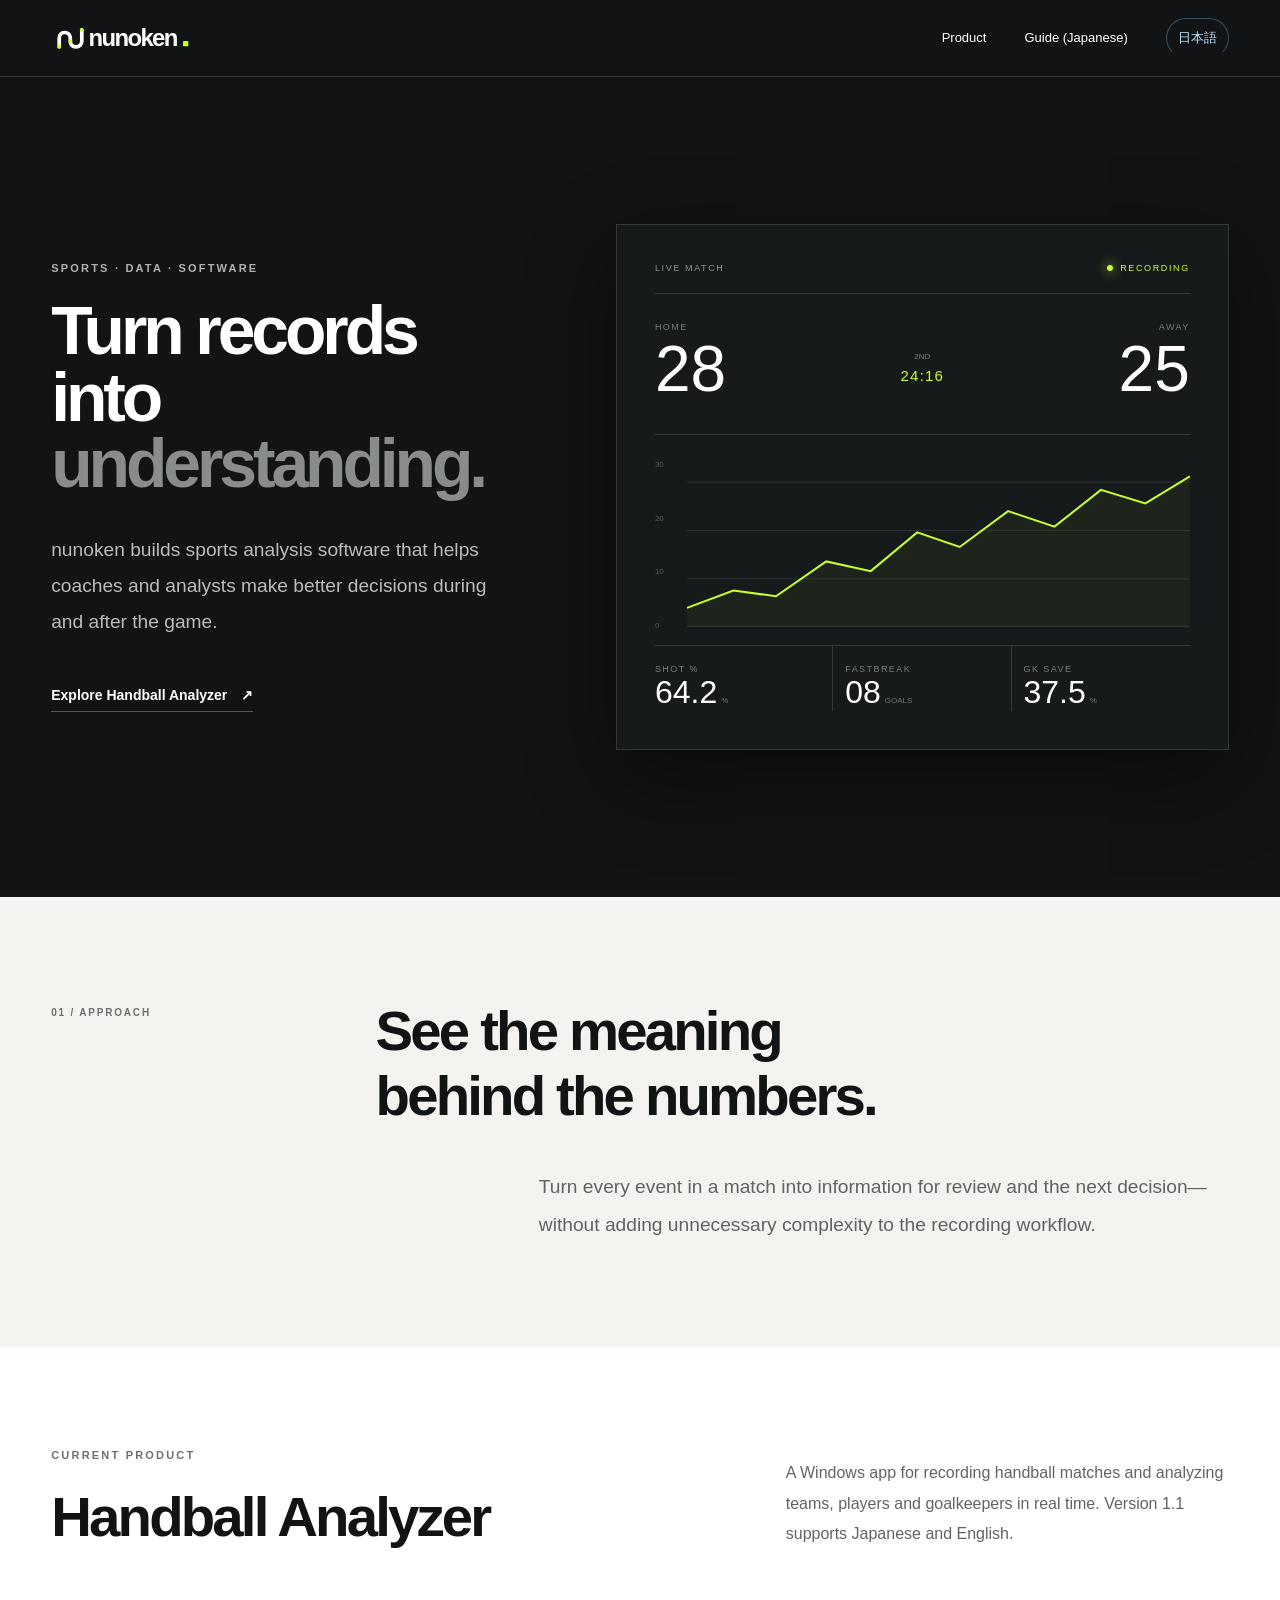
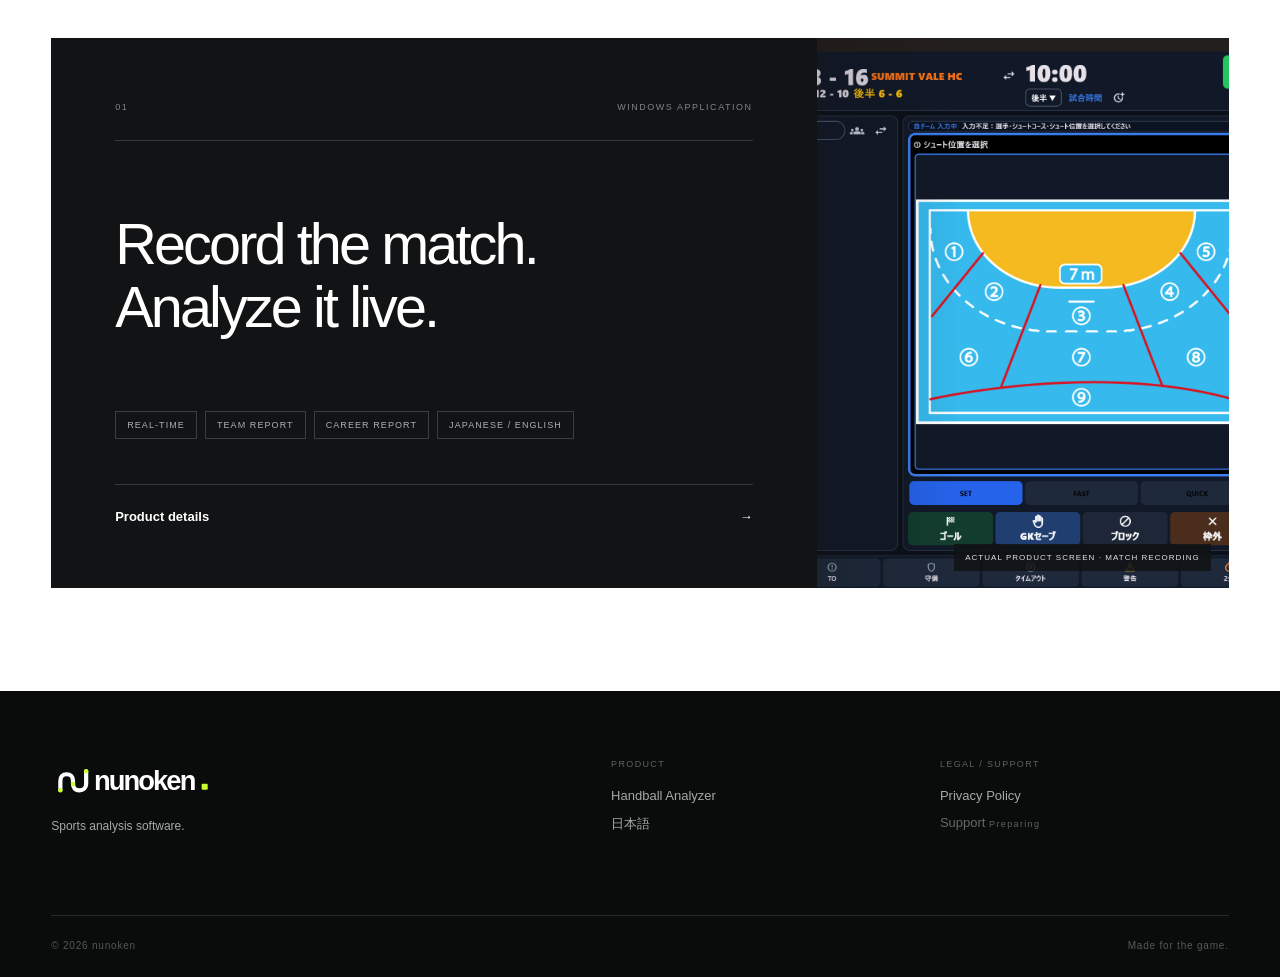
==== en/index.html @ 8763e88f "Update Handball Analyzer site for version 1.1" ====
<!doctype html>
<html lang="en">
<head>
  <meta charset="utf-8">
  <meta name="viewport" content="width=device-width, initial-scale=1">
  <title>nunoken — Turn records into understanding.</title>
  <meta name="description" content="nunoken develops sports analysis software, including Handball Analyzer for Windows.">
  <meta name="theme-color" content="#111314">
  <link rel="canonical" href="https://nunoken.com/en/">
  <link rel="alternate" hreflang="ja" href="https://nunoken.com/">
  <link rel="alternate" hreflang="en" href="https://nunoken.com/en/">
  <link rel="alternate" hreflang="x-default" href="https://nunoken.com/en/">
  <meta property="og:type" content="website">
  <meta property="og:locale" content="en_US">
  <meta property="og:site_name" content="nunoken">
  <meta property="og:title" content="nunoken — Turn records into understanding.">
  <meta property="og:description" content="Sports analysis software built for decisions on the court.">
  <link rel="stylesheet" href="../assets/styles.css">
  <script src="../assets/site.js" defer></script>
</head>
<body>
  <a class="skip-link" href="#main">Skip to content</a>
  <header class="site-header"><div class="container header-inner">
    <a class="wordmark" href="./" aria-label="nunoken home"><img src="../brand/nunoken-logo-reverse.svg" alt="nunoken" width="560" height="140"></a>
    <nav class="site-nav" aria-label="Main navigation"><a href="handball-analyzer/">Product</a><a href="../handball-analyzer/guide/">Guide (Japanese)</a><a class="language-switch" href="../" lang="ja" hreflang="ja">日本語</a></nav>
  </div></header>
  <main id="main">
    <section class="brand-hero section-dark" aria-labelledby="hero-title"><div class="container brand-hero-grid">
      <div class="hero-copy reveal"><p class="eyebrow">SPORTS · DATA · SOFTWARE</p><h1 id="hero-title">Turn records into<br><span>understanding.</span></h1><p class="hero-lead">nunoken builds sports analysis software that helps coaches and analysts make better decisions during and after the game.</p><a class="text-link" href="handball-analyzer/">Explore Handball Analyzer <span aria-hidden="true">↗</span></a></div>
      <div class="data-visual reveal" aria-label="Handball match analysis dashboard illustration"><div class="visual-topline"><span>LIVE MATCH</span><span class="live-dot">RECORDING</span></div><div class="scoreboard"><div><small>HOME</small><strong>28</strong></div><div class="match-time"><span>2ND</span><strong>24:16</strong></div><div><small>AWAY</small><strong>25</strong></div></div><div class="chart-area" aria-hidden="true"><div class="chart-labels"><span>30</span><span>20</span><span>10</span><span>0</span></div><svg viewBox="0 0 520 170" role="presentation" focusable="false"><path class="grid-line" d="M0 20H520M0 70H520M0 120H520M0 169H520"/><path class="area-path" d="M0 150 L48 132 L92 138 L144 102 L190 112 L238 72 L282 87 L332 50 L380 66 L428 28 L474 42 L520 14 L520 170 L0 170 Z"/><path class="line-path" d="M0 150 L48 132 L92 138 L144 102 L190 112 L238 72 L282 87 L332 50 L380 66 L428 28 L474 42 L520 14"/></svg></div><div class="metric-row"><div><small>SHOT %</small><strong>64.2</strong><span>%</span></div><div><small>FASTBREAK</small><strong>08</strong><span>GOALS</span></div><div><small>GK SAVE</small><strong>37.5</strong><span>%</span></div></div></div>
    </div></section>
    <section class="brand-statement section-pad" aria-labelledby="statement-title"><div class="container statement-grid"><p class="section-index">01 / APPROACH</p><div><h2 id="statement-title">See the meaning<br>behind the numbers.</h2><p>Turn every event in a match into information for review and the next decision—without adding unnecessary complexity to the recording workflow.</p></div></div></section>
    <section class="product-showcase section-pad" aria-labelledby="product-title"><div class="container"><div class="section-heading"><div><p class="eyebrow eyebrow-dark">CURRENT PRODUCT</p><h2 id="product-title">Handball Analyzer</h2></div><p>A Windows app for recording handball matches and analyzing teams, players and goalkeepers in real time. Version 1.1 supports Japanese and English.</p></div><a class="product-card" href="handball-analyzer/" aria-label="Open the Handball Analyzer product page"><div class="product-card-copy"><div class="product-meta"><span>01</span><span>WINDOWS APPLICATION</span></div><h3>Record the match.<br>Analyze it live.</h3><ul class="feature-ticker" aria-label="Key features"><li>REAL-TIME</li><li>TEAM REPORT</li><li>CAREER REPORT</li><li>JAPANESE / ENGLISH</li></ul><span class="card-link">Product details <span aria-hidden="true">→</span></span></div><div class="product-card-preview"><img src="../assets/screenshots/01_match_recording_game7.png" alt="Handball Analyzer match recording screen" width="2190" height="1389" loading="lazy" decoding="async"><span>ACTUAL PRODUCT SCREEN · MATCH RECORDING</span></div></a></div></section>
  </main>
  <footer class="site-footer"><div class="container footer-main"><div><a class="wordmark footer-mark" href="./" aria-label="nunoken home"><img src="../brand/nunoken-logo-reverse.svg" alt="nunoken" width="560" height="140"></a><p>Sports analysis software.</p></div><div class="footer-product"><small>PRODUCT</small><a href="handball-analyzer/">Handball Analyzer</a><a href="../" lang="ja" hreflang="ja">日本語</a></div><div class="footer-future"><small>LEGAL / SUPPORT</small><a href="../privacy/">Privacy Policy</a><span>Support <small>Preparing</small></span></div></div><div class="container footer-bottom"><span>© <span data-year>2026</span> nunoken</span><span>Made for the game.</span></div></footer>
</body>
</html>
---- assets/styles.css ----
:root {
  --ink: #111314;
  --ink-soft: #1a1d1e;
  --paper: #f4f3ef;
  --white: #fff;
  --muted: #6c706f;
  --line: #d7d7d2;
  --dark-line: #343839;
  --accent: #c8ff2e;
  --accent-dim: #a8d92a;
  --container: 1240px;
  --pad: clamp(20px, 4vw, 56px);
}

* { box-sizing: border-box; }
html { scroll-behavior: smooth; }
body { margin: 0; overflow-x: clip; color: var(--ink); background: var(--paper); font-family: "Segoe UI", "Yu Gothic UI", "Hiragino Kaku Gothic ProN", sans-serif; -webkit-font-smoothing: antialiased; }
a { color: inherit; }
svg { display: block; }
.container { width: min(100% - (var(--pad) * 2), var(--container)); margin-inline: auto; }
.section-dark { color: var(--white); background: var(--ink); }
.section-pad { padding-block: clamp(68px, 8vw, 112px); }
.skip-link { position: fixed; z-index: 1000; top: 12px; left: 12px; padding: 10px 16px; color: var(--ink); background: var(--accent); transform: translateY(-150%); transition: transform .2s; }
.skip-link:focus { transform: translateY(0); }
:focus-visible { outline: 3px solid var(--accent-dim); outline-offset: 4px; }

.site-header { position: relative; z-index: 20; color: var(--white); background: var(--ink); border-bottom: 1px solid var(--dark-line); }
.header-inner { min-height: 76px; display: flex; align-items: center; justify-content: space-between; gap: 28px; }
.wordmark { display: inline-flex; align-items: center; text-decoration: none; }
.wordmark img { display: block; width: 156px; height: auto; }
.site-nav { display: flex; align-items: center; gap: clamp(18px, 3vw, 38px); font-size: 13px; }
.site-nav a { padding-block: 10px; text-decoration: none; border-bottom: 1px solid transparent; }
.site-nav a:hover { border-color: var(--accent); }
.nav-future { color: #777c7c; white-space: nowrap; }
.nav-future small { margin-left: 5px; font-size: 9px; letter-spacing: .08em; }

.brand-hero { min-height: min(820px, calc(100vh - 76px)); display: grid; align-items: center; padding-block: clamp(72px, 10vw, 140px); overflow: hidden; }
.brand-hero-grid, .product-hero-grid { display: grid; grid-template-columns: minmax(0, .86fr) minmax(460px, 1.14fr); gap: clamp(50px, 8vw, 120px); align-items: center; }
.eyebrow { margin: 0 0 24px; color: #aeb3b2; font-size: 11px; font-weight: 700; letter-spacing: .2em; }
.eyebrow-dark { color: var(--muted); }
.hero-copy h1 { margin: 0; font-size: clamp(46px, 5.3vw, 82px); font-weight: 620; line-height: .98; letter-spacing: -.06em; }
.hero-copy h1 span { color: #888d8c; }
.hero-lead { max-width: 570px; margin: 34px 0 38px; overflow-wrap: anywhere; color: #b9bdbd; font-size: clamp(16px, 1.5vw, 20px); line-height: 1.9; }
.text-link { display: inline-flex; gap: 14px; align-items: center; padding-block: 8px; font-size: 14px; font-weight: 700; text-decoration: none; border-bottom: 1px solid #555; }
.text-link:hover { border-color: var(--accent); }

.data-visual { padding: clamp(20px, 3vw, 38px); background: #171a1b; border: 1px solid #333839; box-shadow: 0 28px 80px #0006; }
.visual-topline, .court-toolbar { display: flex; justify-content: space-between; padding-bottom: 20px; color: #8f9493; font-size: 9px; letter-spacing: .18em; border-bottom: 1px solid #333839; }
.live-dot { color: var(--accent); }
.live-dot::before { content: ""; width: 6px; height: 6px; display: inline-block; margin-right: 7px; background: currentColor; border-radius: 50%; box-shadow: 0 0 12px currentColor; }
.scoreboard { display: grid; grid-template-columns: 1fr auto 1fr; align-items: center; gap: 24px; padding: 28px 0; text-align: center; border-bottom: 1px solid #333839; }
.scoreboard > div:first-child { text-align: left; }.scoreboard > div:last-child { text-align: right; }
.scoreboard small, .metric-row small { display: block; color: #787d7c; font-size: 9px; letter-spacing: .16em; }
.scoreboard strong { font-size: clamp(42px, 5vw, 68px); font-weight: 480; font-variant-numeric: tabular-nums; }
.match-time strong { display: block; margin-top: 4px; color: var(--accent); font-size: 15px; letter-spacing: .08em; }.match-time span { color: #777; font-size: 8px; }
.chart-area { position: relative; height: 210px; padding: 25px 0 15px 32px; }
.chart-labels { position: absolute; inset: 25px auto 15px 0; display: flex; flex-direction: column; justify-content: space-between; color: #555b5a; font-size: 8px; }
.chart-area svg { width: 100%; height: 100%; overflow: visible; }.grid-line { fill: none; stroke: #2d3132; stroke-width: 1; }.area-path { fill: url("#none"); fill: #c8ff2e0a; }.line-path { fill: none; stroke: var(--accent); stroke-width: 2; vector-effect: non-scaling-stroke; }
.metric-row { display: grid; grid-template-columns: repeat(3, 1fr); border-top: 1px solid #333839; }
.metric-row div { padding: 18px 12px 0; border-right: 1px solid #333839; }.metric-row div:first-child { padding-left: 0; }.metric-row div:last-child { border: 0; }
.metric-row strong { font-size: clamp(22px, 2.5vw, 36px); font-weight: 500; font-variant-numeric: tabular-nums; }.metric-row span { margin-left: 4px; color: #6d7271; font-size: 8px; }

.statement-grid { display: grid; grid-template-columns: 1fr 3fr; gap: 40px; }
.section-index { margin: 8px 0 0; color: var(--muted); font-size: 10px; font-weight: 700; letter-spacing: .18em; }
.statement-grid h2, .section-heading h2, .data-grid h2 { margin: 0; font-size: clamp(36px, 4.4vw, 64px); font-weight: 560; line-height: 1.14; letter-spacing: -.05em; }
.final-cta h2 { margin: 0; font-size: clamp(42px, 5.2vw, 78px); font-weight: 560; line-height: 1.12; letter-spacing: -.055em; }
.statement-grid div > p { max-width: 690px; margin: 40px 0 0 auto; color: #5f6362; font-size: clamp(16px, 1.5vw, 20px); line-height: 2; }

.product-showcase { background: var(--white); }
.section-heading { display: grid; grid-template-columns: 1.5fr 1fr; gap: 70px; align-items: end; margin-bottom: clamp(48px, 7vw, 88px); }
.section-heading > p { margin: 0; color: #606463; line-height: 1.9; }
.product-card { display: grid; grid-template-columns: 1.3fr .7fr; color: var(--white); background: var(--ink); text-decoration: none; transition: transform .25s ease, box-shadow .25s ease; }
.product-card:hover { transform: translateY(-4px); box-shadow: 0 22px 50px #1112; }
.product-card-copy { padding: clamp(30px, 5vw, 68px); }
.product-meta { display: flex; justify-content: space-between; padding-bottom: 28px; color: #808585; font-size: 9px; letter-spacing: .17em; border-bottom: 1px solid var(--dark-line); }
.product-card h3 { margin: clamp(44px, 6vw, 72px) 0; font-size: clamp(36px, 4.5vw, 64px); font-weight: 530; line-height: 1.1; letter-spacing: -.05em; }
.feature-ticker { display: flex; flex-wrap: wrap; gap: 8px; margin: 0 0 45px; padding: 0; list-style: none; }
.feature-ticker li { padding: 8px 11px; color: #aeb2b1; font-size: 9px; letter-spacing: .12em; border: 1px solid #3b3f40; }
.card-link { display: flex; justify-content: space-between; padding-top: 24px; font-size: 13px; font-weight: 700; border-top: 1px solid var(--dark-line); }
.product-card-numbers { display: grid; background: var(--accent); color: var(--ink); }
.product-card-numbers div { display: flex; flex-direction: column; justify-content: center; padding: 30px 12%; border-bottom: 1px solid #1114; }.product-card-numbers div:last-child { border: 0; }
.product-card-numbers span { font-size: clamp(52px, 7vw, 90px); font-weight: 560; line-height: 1; letter-spacing: -.06em; }.product-card-numbers small { margin-top: 8px; font-size: 9px; font-weight: 700; letter-spacing: .16em; }
.product-card-preview { min-width: 0; position: relative; overflow: hidden; background: #0f1725; }
.product-card-preview::after { content: ""; position: absolute; inset: 0; background: linear-gradient(90deg, #11131433, transparent 35%); pointer-events: none; }
.product-card-preview img { width: 100%; height: 100%; min-height: 470px; display: block; object-fit: cover; object-position: 39% center; }
.product-card-preview span { position: absolute; z-index: 1; right: 18px; bottom: 17px; padding: 9px 11px; color: #dfe2e1; background: #111314dd; font-size: 8px; letter-spacing: .13em; }

.section-heading.inverse > p { color: #aeb2b1; }.principles .section-heading { margin-bottom: 60px; }
.principle-grid { display: grid; grid-template-columns: repeat(3, 1fr); border-top: 1px solid var(--dark-line); }
.principle-grid article { padding: 34px 9% 20px 0; border-right: 1px solid var(--dark-line); }.principle-grid article:not(:first-child) { padding-left: 9%; }.principle-grid article:last-child { border: 0; }
.principle-grid span { color: var(--accent); font-size: 10px; }.principle-grid h3 { margin: 45px 0 16px; font-size: 28px; font-weight: 500; }.principle-grid p { color: #919695; line-height: 1.8; }

.site-footer { padding: 68px 0 26px; color: #a5aaa9; background: #0a0b0b; }
.footer-main { display: grid; grid-template-columns: 1.8fr 1fr 1fr; gap: 40px; padding-bottom: 70px; }.footer-mark img { width: 178px; }.footer-main p { font-size: 12px; }
.footer-product, .footer-future { display: flex; flex-direction: column; gap: 12px; font-size: 13px; }.footer-main small { margin-bottom: 7px; color: #5d6261; font-size: 9px; letter-spacing: .15em; }.footer-main a { text-decoration: none; }.footer-main a:hover { color: var(--accent); }.footer-future span { color: #656968; }
.footer-bottom { display: flex; justify-content: space-between; padding-top: 24px; color: #555a59; font-size: 10px; letter-spacing: .08em; border-top: 1px solid #262929; }

/* Product page */
.product-page .section-pad { padding-block: clamp(54px, 6.5vw, 88px); }
.product-hero { padding: 28px 0 0; overflow: hidden; }.product-kicker { display: flex; align-items: baseline; justify-content: space-between; margin-bottom: clamp(34px, 4vw, 52px); color: #666b6a; font-size: 9px; letter-spacing: .16em; }.product-kicker span:first-child { color: var(--white); font-size: clamp(24px, 2.3vw, 34px); font-weight: 620; letter-spacing: -.035em; }
.product-hero-grid { padding-bottom: clamp(48px, 6vw, 78px); }.product-hero .hero-copy h1 { font-size: clamp(46px, 5vw, 72px); line-height:1; }
.product-page .section-heading { margin-bottom: clamp(34px, 4vw, 54px); }
.product-page .section-heading h2, .product-page .data-grid h2 { font-size: clamp(30px, 3.3vw, 46px); line-height:1.2; letter-spacing:-.04em; }
.product-page .section-heading > p { max-width: 500px; font-size:14px; line-height:1.75; }
.availability { width: fit-content; display: flex; align-items: center; gap: 10px; padding: 14px 16px; color: #d8dcdb; font-size: 12px; border: 1px solid #3c4141; }.availability small { padding-left: 10px; color: #707675; font-size: 8px; letter-spacing: .14em; border-left: 1px solid #3c4141; }.status-dot { width: 7px; height: 7px; background: var(--accent); border-radius: 50%; }
.hero-guide-link { width: fit-content; display: flex; align-items: center; gap: 22px; margin-top: 18px; padding: 13px 16px; color: var(--ink); background: var(--accent); font-size: 12px; font-weight: 700; text-decoration: none; border: 1px solid var(--accent); }.hero-guide-link:hover { color: var(--white); background: transparent; }
.app-window { margin: 0; min-width: 0; overflow: hidden; background: #171a1b; border: 1px solid #363a3b; box-shadow: 0 28px 80px #0007; }
.app-window-bar { display: flex; justify-content: space-between; gap: 20px; padding: 15px 18px; color: #7d8382; font-size: 8px; letter-spacing: .15em; border-bottom: 1px solid #363a3b; }
.app-window img { width: 100%; height: auto; display: block; }
.hero-app-window img { aspect-ratio: 1.57; object-fit: cover; object-position: center top; }
.court-visual { background: #181b1c; border: 1px solid #363a3b; }.court-toolbar { padding: 18px 20px; }
.court { position: relative; height: 330px; margin: 30px; overflow: hidden; background: linear-gradient(90deg, #ffffff08 1px, transparent 1px), linear-gradient(#ffffff08 1px, transparent 1px); background-size: 32px 32px; border: 1px solid #515656; border-right: 0; }
.court::before { content: ""; position: absolute; inset: 0 auto 0 0; width: 48%; border-right: 1px dashed #6f7474; border-radius: 0 50% 50% 0; }.goal { position: absolute; z-index: 2; left: 0; top: 37%; width: 12px; height: 26%; border: 2px solid var(--white); border-left: 0; }.six-meter { position: absolute; left: 0; top: 24%; width: 27%; height: 52%; border: 1px solid #767b7a; border-left: 0; border-radius: 0 50% 50% 0; }.nine-meter { position: absolute; left: 0; top: 11%; width: 47%; height: 78%; border: 1px dashed #5a5f5e; border-left: 0; border-radius: 0 50% 50% 0; }
.shot { position: absolute; z-index: 3; width: 25px; height: 25px; display: grid; place-items: center; font: normal 9px/1 sans-serif; border-radius: 50%; }.goal-shot { color: var(--ink); background: var(--accent); }.miss-shot { color: #d4d6d6; background: #424747; }.s1{left:17%;top:32%}.s2{left:39%;top:18%}.s3{left:29%;top:62%}.s4{left:58%;top:43%}.s5{left:70%;top:70%}.s6{left:78%;top:21%}
.court-stats { display: grid; grid-template-columns: repeat(3, 1fr); border-top: 1px solid #363a3b; }.court-stats div { padding: 20px; border-right: 1px solid #363a3b; }.court-stats div:last-child { border:0; }.court-stats strong { display:block; font-size: 24px; font-weight: 500; }.court-stats small { color:#737877; font-size: 8px; letter-spacing:.14em; }
.hero-facts { display: flex; justify-content: space-between; padding: 20px 0; color: #737877; font-size: 8px; letter-spacing: .16em; border-top: 1px solid var(--dark-line); }

.product-overview { padding-block: clamp(58px, 7vw, 92px); background: var(--paper); }
.overview-intro { display: grid; grid-template-columns: .42fr 1.08fr .9fr; gap: clamp(28px, 4vw, 58px); align-items: start; }
.overview-intro h2 { margin: 0; font-size: clamp(30px, 3.3vw, 46px); font-weight: 560; line-height: 1.2; letter-spacing: -.04em; }
.overview-intro > p:last-child { margin: 4px 0 0; color: var(--muted); font-size: 14px; line-height: 1.85; }
.overview-steps { display: grid; grid-template-columns: repeat(3, 1fr); margin-top: clamp(38px, 5vw, 58px); border-top: 1px solid var(--ink); border-left: 1px solid var(--line); }
.overview-steps article { min-height: 190px; padding: 28px; background: #f8f7f3; border-right: 1px solid var(--line); border-bottom: 1px solid var(--line); }
.overview-steps span, .operation-video > div > span { color: var(--muted); font-size: 9px; font-weight: 700; letter-spacing: .15em; }
.overview-steps h3 { margin: 38px 0 10px; font-size: 21px; font-weight: 600; }
.overview-steps p { margin: 0; color: var(--muted); font-size: 13px; line-height: 1.75; }
.strength-strip { display: grid; grid-template-columns: 1.25fr repeat(3, 1fr); border: 1px solid var(--ink); border-top: 0; }
.strength-strip > * { min-width: 0; padding: 17px 20px; font-size: 11px; line-height: 1.5; border-right: 1px solid var(--line); }
.strength-strip > *:last-child { border: 0; }.strength-strip strong { color: var(--ink); background: var(--accent); }.strength-strip span { color: #555958; background: var(--white); }

.video-section { background: var(--white); }
.video-heading { display: grid; grid-template-columns: 1.35fr .65fr; gap: clamp(40px, 7vw, 100px); align-items: end; margin-bottom: clamp(34px, 4vw, 54px); }
.video-copy h2 { margin: 14px 0 0; font-size: clamp(30px, 3.4vw, 46px); font-weight: 560; line-height: 1.18; letter-spacing: -.04em; }
.video-heading > p { max-width: 480px; margin: 0; color: var(--muted); font-size: 14px; line-height: 1.8; }
.operation-videos { display: grid; grid-template-columns: repeat(2, minmax(0, 1fr)); gap: 18px; }
.operation-video { min-width: 0; background: var(--paper); border: 1px solid var(--line); }
.operation-video.featured-video { grid-column: 1 / -1; display: grid; grid-template-columns: 1.5fr .5fr; }
.operation-video video { width: 100%; aspect-ratio: 16 / 9; display: block; object-fit: cover; background: var(--ink); }
.operation-video.featured-video video { height: 100%; }
.operation-video > div { padding: 24px; }
.operation-video h3 { margin: 17px 0 9px; font-size: 21px; font-weight: 600; letter-spacing: -.02em; }
.operation-video p { margin: 0; color: var(--muted); font-size: 13px; line-height: 1.75; }
.operation-video video:focus-visible { outline-offset: -4px; }

.feature-section { background: var(--paper); }
.operation-guide { display: grid; grid-template-columns: 1.08fr .92fr; gap: clamp(34px, 5vw, 68px); align-items: center; margin-bottom: clamp(48px, 6vw, 74px); padding: clamp(22px, 3vw, 38px); background: var(--white); border: 1px solid var(--line); }
.operation-guide figure { min-width: 0; margin: 0; overflow: hidden; background: var(--ink); }
.operation-guide figure img { width: 100%; height: auto; display: block; }
.operation-guide figcaption { padding: 11px 14px; color: #8e9392; background: var(--ink); font-size: 9px; letter-spacing: .13em; }
.operation-guide-copy h3 { margin: 15px 0 24px; font-size: clamp(26px, 2.8vw, 38px); font-weight: 560; line-height: 1.22; letter-spacing: -.04em; }
.operation-guide ol { margin: 0; padding: 0; list-style: none; border-top: 1px solid var(--line); }
.operation-guide li { display: grid; grid-template-columns: 36px 1fr; gap: 14px; padding: 15px 0; border-bottom: 1px solid var(--line); }
.operation-guide li > span { padding-top: 2px; color: var(--muted); font-size: 9px; font-weight: 700; letter-spacing: .12em; }
.operation-guide li strong { font-size: 14px; font-weight: 650; }.operation-guide li p { margin: 5px 0 0; color: var(--muted); font-size: 12px; line-height: 1.65; }
.event-heading { display: flex; align-items: end; justify-content: space-between; gap: 30px; margin-bottom: 20px; }
.event-heading h3 { margin: 0; font-size: 22px; font-weight: 600; }
.event-grid { display: grid; grid-template-columns: repeat(3, 1fr); border-top: 1px solid var(--line); border-left: 1px solid var(--line); }
.event-card { min-height: 158px; padding: clamp(19px, 2.1vw, 27px); background: #f8f7f3; border-right: 1px solid var(--line); border-bottom: 1px solid var(--line); }.event-card.accent { background: var(--accent); }.event-key { width: 46px; height: 46px; display: grid; place-items: center; margin-bottom: 22px; font-size: 13px; font-weight: 700; border: 1px solid #9da19d; border-radius: 50%; }.event-card h3 { margin: 0 0 7px; font-size: 20px; font-weight: 600; }.event-card p { margin: 0; color: #6b6f6e; font-size: 12px; }
.report-section { color: var(--white); background: #171a1b; }.light { color: #777d7c; }
.report-grid { display: grid; grid-template-columns: repeat(2, 1fr); gap: 1px; background: #3b3f40; border: 1px solid #3b3f40; }.report-card { min-height: 245px; padding: clamp(24px, 3vw, 36px); background: #171a1b; overflow: hidden; }.report-wide { grid-column: 1 / -1; min-height: 285px; display: grid; grid-template-columns: .8fr 1.2fr; gap: 40px; }.tag { color: var(--accent); font-size: 9px; font-weight: 700; letter-spacing: .18em; }.report-card h3 { margin: 26px 0 12px; font-size: clamp(23px, 2.4vw, 32px); font-weight: 500; }.report-card p { max-width: 430px; margin-block:0; color: #929796; font-size:13px; line-height: 1.7; }.report-number { display: block; margin-top: 24px; color: var(--accent); font-size: 52px; font-weight: 450; }.report-number small { font-size: 18px; }
.bar-chart { height: 205px; display: flex; gap: 4%; align-items: end; padding-top: 24px; border-bottom: 1px solid #575c5b; background: repeating-linear-gradient(to bottom, transparent 0, transparent 44px, #2b2f30 45px); }.bar-chart i { width: 8.5%; height: var(--h); display:block; background: var(--accent); opacity: .78; }
.sparkline { margin-top: 36px; }.sparkline svg { width: 100%; max-height: 80px; }.sparkline path { fill:none; stroke:var(--accent); stroke-width:2; vector-effect:non-scaling-stroke; }
.flow-metric { display:flex; align-items:center; justify-content:space-between; margin-top:55px; color:#777; }.flow-metric b { padding:10px; color:#dadddc; font-size:10px; border:1px solid #4a4f4e; }
.donut { width:92px; height:92px; display:grid; place-items:center; margin-top:34px; border-radius:50%; background:conic-gradient(var(--accent) 37%, #303435 0); position:relative; }.donut::before { content:""; position:absolute; inset:8px; background:#171a1b; border-radius:50%; }.donut span { z-index:1; font-size:24px; }.donut small { font-size:10px; }

.screenshot-section { background: var(--paper); }
.screen-story { border-top: 1px solid var(--ink); }
.screen-feature { display: grid; grid-template-columns: .4fr 1.6fr; gap: clamp(30px, 5vw, 62px); padding: clamp(38px, 5vw, 62px) 0; border-bottom: 1px solid var(--line); }
.screen-copy { min-width: 0; }
.screen-copy > span { color: var(--muted); font-size: 9px; font-weight: 700; letter-spacing: .16em; }
.screen-copy h3 { margin: 18px 0 12px; font-size: clamp(22px, 2.2vw, 30px); font-weight: 550; line-height: 1.3; letter-spacing: -.035em; }
.screen-copy p { margin: 0; color: var(--muted); font-size: 14px; line-height: 1.85; }
.screen-pair, .screen-gallery { min-width: 0; display: grid; grid-template-columns: repeat(2, minmax(0, 1fr)); gap: 14px; align-content: start; }
.screen-gallery.four-up { grid-template-columns: repeat(2, minmax(0, 1fr)); }
.screen-feature figure { margin: 0; min-width: 0; overflow: hidden; background: var(--white); border: 1px solid var(--line); }
.screen-feature img { width: 100%; height: auto; aspect-ratio: 16 / 9; display: block; object-fit: cover; object-position: top center; transition: transform .25s ease; }
.screen-feature figure:hover img { transform: scale(1.012); }
.screen-feature figcaption { padding: 12px 14px; color: var(--muted); font-size: 9px; font-weight: 700; letter-spacing: .1em; text-transform: uppercase; border-top: 1px solid var(--line); }

.workflow-section { background: var(--white); }.workflow-grid { border-top: 1px solid var(--ink); }.workflow-grid article { display: grid; grid-template-columns: 1fr 3fr; gap: 30px; align-items:start; padding: 25px 0; border-bottom: 1px solid var(--line); }.workflow-grid > article > span { color: var(--muted); font-size: 10px; }.workflow-grid h3 { margin: 0; font-size: 21px; font-weight: 550; }.workflow-grid p { margin: 7px 0 0; color: var(--muted); font-size:13px; }
.pricing-section { background:#e9e9e4; }.pricing-grid { display:grid; grid-template-columns:repeat(2,1fr); gap:20px; }.price-card { position:relative; padding:clamp(30px,4vw,54px); background:var(--white); }.price-card.featured { color:var(--white); background:var(--ink); }.recommended { position:absolute; top:0; right:0; padding:9px 13px; color:var(--ink); background:var(--accent); font-size:8px; font-weight:800; letter-spacing:.14em; }.plan-head { min-height:180px; display:flex; justify-content:space-between; gap:20px; border-bottom:1px solid var(--line); }.featured .plan-head { border-color:var(--dark-line); }.plan-name { color:var(--muted); font-size:11px; font-weight:700; letter-spacing:.17em; }.plan-head p { max-width:200px; margin-top:25px; color:var(--muted); line-height:1.7; }.price { text-align:right; white-space:nowrap; }.price strong { display:block; font-size:clamp(35px,4vw,54px); font-weight:550; letter-spacing:-.05em; }.price small { color:var(--muted); }.price-card ul { min-height:215px; margin:34px 0; padding:0; list-style:none; }.price-card li { padding:10px 0 10px 22px; position:relative; font-size:14px; }.price-card li::before { content:"✓"; position:absolute; left:0; color:var(--accent-dim); font-weight:800; }.price-card li.muted { color:#909493; }.price-card li.muted::before { content:"—"; color:#909493; }.coming-soon { display:block; padding:16px; text-align:center; font-size:11px; font-weight:700; border:1px solid var(--line); }.light-button { border-color:#4b5050; }.pricing-note { margin:22px 0 0; color:var(--muted); font-size:11px; text-align:right; }
.data-grid { display:grid; grid-template-columns:1fr 1fr; gap:clamp(60px,10vw,140px); }.data-lead { max-width:500px; margin-top:34px; color:#9da2a1; line-height:1.9; }.data-list { margin:0; }.data-list div { padding:28px 0; border-bottom:1px solid var(--dark-line); }.data-list dt { margin-bottom:10px; color:var(--accent); font-size:9px; font-weight:700; letter-spacing:.16em; }.data-list dd { margin:0; color:#d5d8d7; font-size:15px; }
.final-cta { text-align:center; background:var(--accent); }.final-cta h2 { font-size:clamp(16px,4vw,64px); white-space:nowrap; }.final-cta .eyebrow { color:#617617; }.dark-status { margin:45px auto 0; color:var(--ink); border-color:#829c25; }.dark-status .status-dot { background:var(--ink); }.dark-status small { color:#617617; border-color:#829c25; }

.reveal { opacity: 1; transform: none; }

/* Privacy / legal pages */
.legal-hero { padding-block: clamp(78px, 10vw, 138px) clamp(54px, 7vw, 92px); }
.legal-hero h1 { max-width: 850px; margin: 18px 0 24px; font-size: clamp(48px, 7vw, 92px); font-weight: 520; line-height: .98; letter-spacing: -.055em; }
.legal-hero > .container > p:not(.eyebrow):not(.legal-date) { max-width: 620px; color: #aeb2b1; font-size: 15px; line-height: 1.8; }
.legal-date { margin-top: 30px; color: #737877; font-size: 10px; letter-spacing: .08em; }
.legal-layout { display: grid; grid-template-columns: 240px minmax(0, 760px); gap: clamp(50px, 8vw, 110px); justify-content: center; padding-block: clamp(58px, 8vw, 100px); }
.legal-toc { align-self: start; position: sticky; top: 100px; }
.legal-toc > p { margin: 0 0 18px; color: var(--muted); font-size: 9px; font-weight: 700; letter-spacing: .16em; }
.legal-toc ol { margin: 0; padding: 0; list-style: none; border-top: 1px solid var(--line); }
.legal-toc li { border-bottom: 1px solid var(--line); }
.legal-toc a { display: block; padding: 11px 3px; color: var(--muted); font-size: 11px; text-decoration: none; }
.legal-toc a:hover { color: var(--ink); }
.legal-content section { padding: 0 0 44px; margin-bottom: 44px; border-bottom: 1px solid var(--line); scroll-margin-top: 100px; }
.legal-content section:last-child { margin-bottom: 0; }
.legal-content h2 { margin: 0 0 22px; font-size: clamp(22px, 2.4vw, 30px); font-weight: 600; letter-spacing: -.025em; }
.legal-content p { margin: 0 0 14px; color: #505453; font-size: 14px; line-height: 1.9; }
.legal-content p:last-child { margin-bottom: 0; }

@media (max-width: 1024px) {
  .brand-hero-grid, .product-hero-grid { grid-template-columns: 1fr 1fr; gap: 42px; }
  .hero-copy h1 { font-size: clamp(44px, 5.6vw, 60px); }
  .chart-area { height: 175px; }.court { height: 275px; margin:20px; }
  .section-heading { gap:40px; }.product-card h3 { margin:55px 0; }
  .plan-head { display:block; }.price { margin-top:25px; text-align:left; }.price-card ul { min-height:225px; }
  .screen-feature { grid-template-columns: .5fr 1.5fr; gap: 34px; }
}

@media (max-width: 760px) {
  :root { --pad: 20px; }
  .header-inner { min-height: 66px; }.wordmark img { width: 138px; }.site-nav { gap:16px; overflow-x:auto; }.site-nav .nav-future { display:none; }
  .brand-hero { min-height:auto; }.brand-hero-grid, .product-hero-grid, .section-heading, .statement-grid, .data-grid { grid-template-columns:1fr; }
  .brand-hero-grid { gap:64px; }.product-hero-grid { gap:42px; }.hero-copy h1 { font-size:clamp(38px,10.5vw,52px); }.product-hero .hero-copy h1 { font-size:clamp(40px,11vw,54px); }.hero-lead { margin-block:24px 28px; font-size:15px; line-height:1.75; }
  .data-visual { margin-inline:-8px; }.metric-row strong { font-size:22px; }
  .statement-grid { gap:36px; }.statement-grid div > p { margin-top:28px; }.section-heading { gap:28px; }
  .product-card { grid-template-columns:1fr; }.product-card-numbers { grid-template-columns:repeat(3,1fr); }.product-card-numbers div { min-width:0; padding:24px 14px; border-right:1px solid #1114; border-bottom:0; }.product-card-numbers span { font-size:42px; }.product-card-numbers small { font-size:7px; }.product-card-preview img { min-height:320px; aspect-ratio:16 / 9; }.product-card-preview span { left:14px; right:auto; }
  .principle-grid { grid-template-columns:1fr; }.principle-grid article, .principle-grid article:not(:first-child) { padding:30px 0; border-right:0; border-bottom:1px solid var(--dark-line); }.principle-grid h3 { margin-top:25px; }
  .footer-main { grid-template-columns:1fr 1fr; }.footer-main > div:first-child { grid-column:1/-1; }
  .product-kicker { margin-bottom:42px; }.hero-facts { gap:16px; overflow-x:auto; }.hero-facts span { white-space:nowrap; }
  .overview-intro, .video-heading, .operation-guide, .screen-feature { grid-template-columns:1fr; }.overview-intro { gap:22px; }.overview-steps { grid-template-columns:1fr; }.overview-steps article { min-height:0; }.strength-strip { grid-template-columns:1fr 1fr; }.strength-strip > *:nth-child(2) { border-right:0; }.strength-strip > *:nth-child(-n+2) { border-bottom:1px solid var(--line); }.video-heading { gap:22px; }.video-copy h2 { font-size:clamp(29px,8vw,40px); }
  .operation-video.featured-video { display:block; }.operation-video.featured-video video { height:auto; }
  .screen-feature { gap:30px; }.screen-copy { max-width:560px; }.screen-copy h3 { margin-top:18px; }
  .event-grid { grid-template-columns:repeat(2,1fr); }.event-card { min-height:150px; }.event-key { margin-bottom:20px; }
  .report-grid { grid-template-columns:1fr; }.report-wide { grid-column:auto; grid-template-columns:1fr; }.bar-chart { height:180px; }
  .workflow-grid article { grid-template-columns:45px 1fr; }
  .pricing-grid { grid-template-columns:1fr; }.plan-head { min-height:auto; padding-bottom:30px; }.price-card ul { min-height:auto; }.pricing-note { text-align:left; line-height:1.7; }
  .legal-layout { grid-template-columns:1fr; gap:42px; }.legal-toc { position:static; }.legal-toc ol { display:grid; grid-template-columns:repeat(2,1fr); }.legal-toc li:nth-child(odd) { border-right:1px solid var(--line); }.legal-toc a { padding:11px 8px; }
}

@media (max-width: 440px) {
  .site-nav { display:none; }
  .scoreboard { gap:12px; }.chart-area { height:150px; }.data-visual { padding:18px; }
  .metric-row div { padding-right:5px; }.metric-row strong { font-size:18px; }.metric-row span { display:none; }
  .product-card-copy { padding:28px 22px; }.product-card-numbers span { font-size:34px; }.product-card-numbers small { letter-spacing:.08em; }
  .operation-guide { margin-inline:-8px; padding:16px; }.event-heading { display:block; }.event-heading h3 { margin-top:10px; }.event-grid { grid-template-columns:1fr; }.event-card { min-height:145px; }.event-key { margin-bottom:18px; }
  .court { height:240px; margin:14px; }.court-stats div { padding:15px 10px; }.court-stats strong { font-size:20px; }
  .availability { align-items:flex-start; flex-wrap:wrap; }.availability small { width:100%; padding:8px 0 0 17px; border:0; }
  .app-window-bar span:last-child { display:none; }.hero-app-window { margin-inline:-8px; }.hero-app-window img { aspect-ratio:1.36; }
  .screen-pair, .screen-gallery.four-up { grid-template-columns:1fr; }
  .strength-strip { grid-template-columns:1fr; }.strength-strip > * { border-right:0; border-bottom:1px solid var(--line); }.strength-strip > *:last-child { border-bottom:0; }.operation-videos { grid-template-columns:1fr; }.operation-video.featured-video { grid-column:auto; }.operation-video > div { padding:20px; }
  .footer-main { grid-template-columns:1fr; }.footer-main > div:first-child { grid-column:auto; }.footer-bottom { gap:20px; }
  .legal-hero h1 { font-size:clamp(42px,15vw,62px); }.legal-toc ol { grid-template-columns:1fr; }.legal-toc li:nth-child(odd) { border-right:0; }
}

@media (prefers-reduced-motion: reduce) {
  html { scroll-behavior:auto; }
  *, *::before, *::after { animation-duration:.01ms !important; animation-iteration-count:1 !important; transition-duration:.01ms !important; }
  .reveal { opacity:1; transform:none; }
}

/* Handball Analyzer sales page */
.sales-page { background:#f5f7f9; }
.language-switch { padding:7px 11px; border:1px solid #7fd2ff55; border-radius:999px; color:#bfe4ff !important; }
.sales-hero { position:relative; overflow:hidden; padding:86px 0 72px; color:#fff; background:radial-gradient(circle at 78% 18%,#123f72 0,#071c35 34%,#041225 74%); }
.sales-hero::after { content:""; position:absolute; inset:0; pointer-events:none; opacity:.18; background-image:linear-gradient(#fff1 1px,transparent 1px),linear-gradient(90deg,#fff1 1px,transparent 1px); background-size:42px 42px; mask-image:linear-gradient(to bottom,#000,transparent); }
.sales-hero-grid { position:relative; z-index:1; display:grid; grid-template-columns:minmax(0,.88fr) minmax(460px,1.12fr); align-items:center; gap:64px; }
.sales-hero h1 { margin:18px 0 22px; max-width:760px; font-size:clamp(36px,4.4vw,60px); line-height:1.12; letter-spacing:-.045em; }
.sales-hero .hero-lead { max-width:680px; color:#dce9f6; }
.hero-badges,.cta-row { display:flex; flex-wrap:wrap; gap:10px; }
.hero-badges span { padding:7px 12px; border:1px solid #6fbdf866; border-radius:999px; color:#bfe4ff; background:#0b2e52; font-size:12px; font-weight:700; }
.cta-row { margin-top:30px; }
.button { display:inline-flex; align-items:center; justify-content:center; min-height:48px; padding:12px 20px; border:1px solid transparent; color:#fff; background:#126dcc; font-size:13px; font-weight:700; text-decoration:none; transition:transform .18s ease,background .18s ease; }
.button:hover { transform:translateY(-2px); background:#1980e5; }
.button-store { color:#05192e; background:#7fd2ff; }
.button-store:hover { background:#a6e1ff; }
.button-secondary { border-color:#ffffff55; background:#ffffff10; }
.button-secondary:hover { background:#ffffff20; }
.text-cta { align-self:center; padding:12px 4px; color:#bfe4ff; font-size:13px; font-weight:700; }
.store-note { margin:15px 0 0; color:#9fb8ce; font-size:11px; line-height:1.65; }
.sales-hero-visual { position:relative; padding:16px; border:1px solid #7fd2ff55; background:#03101faa; box-shadow:0 32px 80px #0008; }
.sales-hero-visual img { display:block; width:100%; height:auto; }
.problem-section,.sales-feature-section,.use-flow-section,.sales-report-section,.comparison-section,.data-trust-section,.sales-faq-section { padding:88px 0; }
.release-section,.language-section { padding:88px 0; }
.release-section { background:#edf3f8; }
.release-grid { display:grid; grid-template-columns:repeat(4,1fr); gap:14px; margin-top:42px; }
.release-grid article { min-height:245px; padding:28px; border-top:4px solid #1687e0; background:#fff; box-shadow:0 14px 36px #15304912; }
.release-grid article > span { color:#1675ce; font:700 11px/1 monospace; letter-spacing:.08em; }
.release-grid h3 { margin:24px 0 12px; font-size:19px; line-height:1.45; }
.release-grid p { margin:0; color:#52606a; font-size:13px; line-height:1.8; }
.release-note { margin:20px 0 0; color:#65717c; font-size:11px; line-height:1.7; }
.language-section { color:#fff; background:linear-gradient(135deg,#071a30,#0b345d); }
.language-panel { display:grid; grid-template-columns:.8fr 1.2fr; gap:70px; align-items:start; }
.language-panel h2 { margin:16px 0 0; font-size:clamp(34px,4vw,58px); line-height:1.2; letter-spacing:-.04em; }
.language-panel p { margin:0 0 28px; color:#c5d6e5; line-height:1.85; }
.language-panel ul { display:grid; gap:1px; margin:0 0 28px; padding:1px; background:#31506b; list-style:none; }
.language-panel li { display:flex; justify-content:space-between; gap:24px; padding:18px 20px; background:#0c223c; }
.language-panel li strong { color:#7fd2ff; }
.language-panel li span { color:#b8c7d5; text-align:right; }
.problem-section { background:#fff; }
.problem-grid { display:grid; grid-template-columns:repeat(3,1fr); gap:1px; margin-top:42px; background:#dce1e6; border:1px solid #dce1e6; }
.problem-grid li { min-height:160px; padding:28px; color:#2d3338; background:#fff; font-size:16px; line-height:1.7; list-style:none; }
.problem-grid span,.sales-flow span { display:block; margin-bottom:22px; color:#1675ce; font:700 11px/1.2 monospace; letter-spacing:.08em; }
.sales-feature-section,.comparison-section,.sales-faq-section { background:#071a30; color:#fff; }
.sales-page .sales-feature-section .eyebrow,.sales-page .comparison-section .eyebrow,.sales-page .sales-faq-section .eyebrow { color:#7fd2ff; }
.sales-page .sales-feature-section .section-lead,.sales-page .comparison-section .section-lead,.sales-page .sales-faq-section .section-lead { color:#aebfd0; }
.feature-card-grid { display:grid; grid-template-columns:repeat(2,1fr); gap:20px; margin-top:46px; }
.feature-card { overflow:hidden; border:1px solid #29445f; background:#0c223c; }
.feature-card-wide { grid-column:1/-1; display:grid; grid-template-columns:1.35fr .65fr; }
.feature-card img { display:block; width:100%; height:280px; object-fit:cover; object-position:top; background:#061322; }
.feature-card-wide img { height:100%; min-height:430px; }
.feature-card > div { padding:26px; }
.feature-card > div > span { color:#62c6ff; font:700 11px/1 monospace; }
.feature-card > div > h3 { margin:12px 0 10px; font-size:23px; }
.feature-card > div > p { margin:0; color:#b8c7d5; font-size:14px; line-height:1.75; }
.feature-card-text { display:grid; place-items:center; min-height:300px; padding:38px; text-align:center; background:linear-gradient(145deg,#0e2d4f,#07162a); }
.feature-card > .data-symbol { width:94px; height:94px; margin:0 auto 24px; padding:0; border:2px solid #7fd2ff; border-radius:50%; color:#7fd2ff; font:700 30px/90px monospace; }
.feature-card-text > div:last-child { padding:0; }
.use-flow-section,.sales-report-section,.data-trust-section { background:#fff; }
.sales-flow { display:grid; grid-template-columns:repeat(6,1fr); gap:12px; margin-top:44px; }
.sales-flow li { position:relative; min-height:164px; padding:24px 18px; border-top:3px solid #1687e0; background:#edf3f8; list-style:none; }
.sales-flow li:not(:last-child)::after { content:"→"; position:absolute; z-index:2; top:66px; right:-19px; color:#1675ce; font-size:22px; }
.sales-flow strong { display:block; margin:0 0 10px; font-size:16px; }
.sales-flow small { color:#59626b; font-size:12px; line-height:1.65; }
.report-showcase-grid { display:grid; grid-template-columns:repeat(2,1fr); gap:22px; margin-top:44px; }
.report-showcase-grid figure { margin:0; padding:12px; border:1px solid #d9e0e6; background:#f5f7f9; }
.report-showcase-grid img { display:block; width:100%; height:330px; object-fit:cover; object-position:top; }
.report-showcase-grid figcaption { padding:16px 8px 6px; color:#26313b; font-size:14px; font-weight:700; }
.comparison-wrap { overflow-x:auto; margin-top:42px; border:1px solid #29445f; outline-offset:4px; }
.comparison-wrap:focus-visible { outline:3px solid #7fd2ff; }
.comparison-table { width:100%; min-width:620px; border-collapse:collapse; background:#0c223c; }
.comparison-table th,.comparison-table td { padding:17px 22px; border-bottom:1px solid #29445f; text-align:center; }
.comparison-table th:first-child,.comparison-table td:first-child { text-align:left; }
.comparison-table thead th { color:#7fd2ff; background:#0a1d33; font-size:13px; letter-spacing:.06em; }
.comparison-table tbody th { color:#e9f2fa; font-weight:600; }
.comparison-table td { color:#c7d4e0; }
.table-check { color:#75d5a7 !important; font-weight:700; }
.table-no { color:#ffb2a5 !important; }
.price-row th,.price-row td { border-bottom:0; font-size:18px; font-weight:800; }
.plan-actions { display:flex; flex-wrap:wrap; align-items:center; justify-content:space-between; gap:18px; margin-top:26px; }
.plan-actions p { margin:0; color:#aebfd0; font-size:12px; }
.data-trust-grid { display:grid; grid-template-columns:.8fr 1.2fr; gap:70px; align-items:start; }
.trust-list { display:grid; gap:14px; }
.trust-list li { display:grid; grid-template-columns:34px 1fr; gap:14px; padding:24px; border-left:4px solid #1687e0; background:#eef4f8; list-style:none; }
.trust-list li > span { color:#1675ce; font:700 11px/1.2 monospace; }
.trust-list strong { display:block; margin:0 0 8px; font-size:18px; }
.trust-list p { margin:0; color:#52606a; font-size:13px; line-height:1.75; }
.faq-layout { display:grid; grid-template-columns:.65fr 1.35fr; gap:70px; }
.sales-faq-section .faq-list details { border-color:#29445f; }
.sales-faq-section .faq-list summary { color:#fff; }
.sales-faq-section .faq-list details p { color:#b8c7d5; }
.final-sales-cta { padding:94px 0; color:#fff; text-align:center; background:linear-gradient(135deg,#0b345d,#0b7abf); }
.final-sales-cta h2 { margin:10px 0 18px; font-size:clamp(34px,5vw,58px); letter-spacing:-.04em; }
.final-sales-cta p { max-width:650px; margin:0 auto; color:#d8efff; line-height:1.8; }
.cta-row-center { justify-content:center; }

@media (max-width:1024px) {
  .sales-hero-grid { grid-template-columns:1fr; gap:46px; }
  .sales-hero-visual { max-width:820px; }
  .sales-flow { grid-template-columns:repeat(3,1fr); }
  .sales-flow li:nth-child(3)::after { display:none; }
  .release-grid { grid-template-columns:repeat(2,1fr); }
}
@media (max-width:760px) {
  .sales-hero { padding:62px 0 52px; }
  .problem-section,.sales-feature-section,.use-flow-section,.sales-report-section,.comparison-section,.data-trust-section,.sales-faq-section,.release-section,.language-section { padding:64px 0; }
  .problem-grid,.feature-card-grid,.report-showcase-grid,.data-trust-grid,.faq-layout,.language-panel { grid-template-columns:1fr; }
  .feature-card-wide { grid-column:auto; grid-template-columns:1fr; }
  .feature-card-wide img,.feature-card img { min-height:0; height:auto; }
  .sales-flow { grid-template-columns:repeat(2,1fr); }
  .sales-flow li:nth-child(3)::after { display:block; }
  .sales-flow li:nth-child(even)::after { display:none; }
  .report-showcase-grid img { height:auto; }
  .data-trust-grid,.faq-layout { gap:34px; }
  .language-panel { gap:34px; }
  .plan-actions { align-items:flex-start; flex-direction:column; }
}
@media (max-width:440px) {
  .sales-hero h1 { font-size:34px; }
  .sales-hero-visual { margin-inline:-8px; padding:8px; }
  .problem-grid,.sales-flow,.release-grid { grid-template-columns:1fr; }
  .release-grid article { min-height:0; }
  .language-panel li { align-items:flex-start; flex-direction:column; gap:6px; }
  .language-panel li span { text-align:left; }
  .sales-flow li::after { display:none !important; }
  .cta-row .button,.cta-row .text-cta { width:100%; }
}
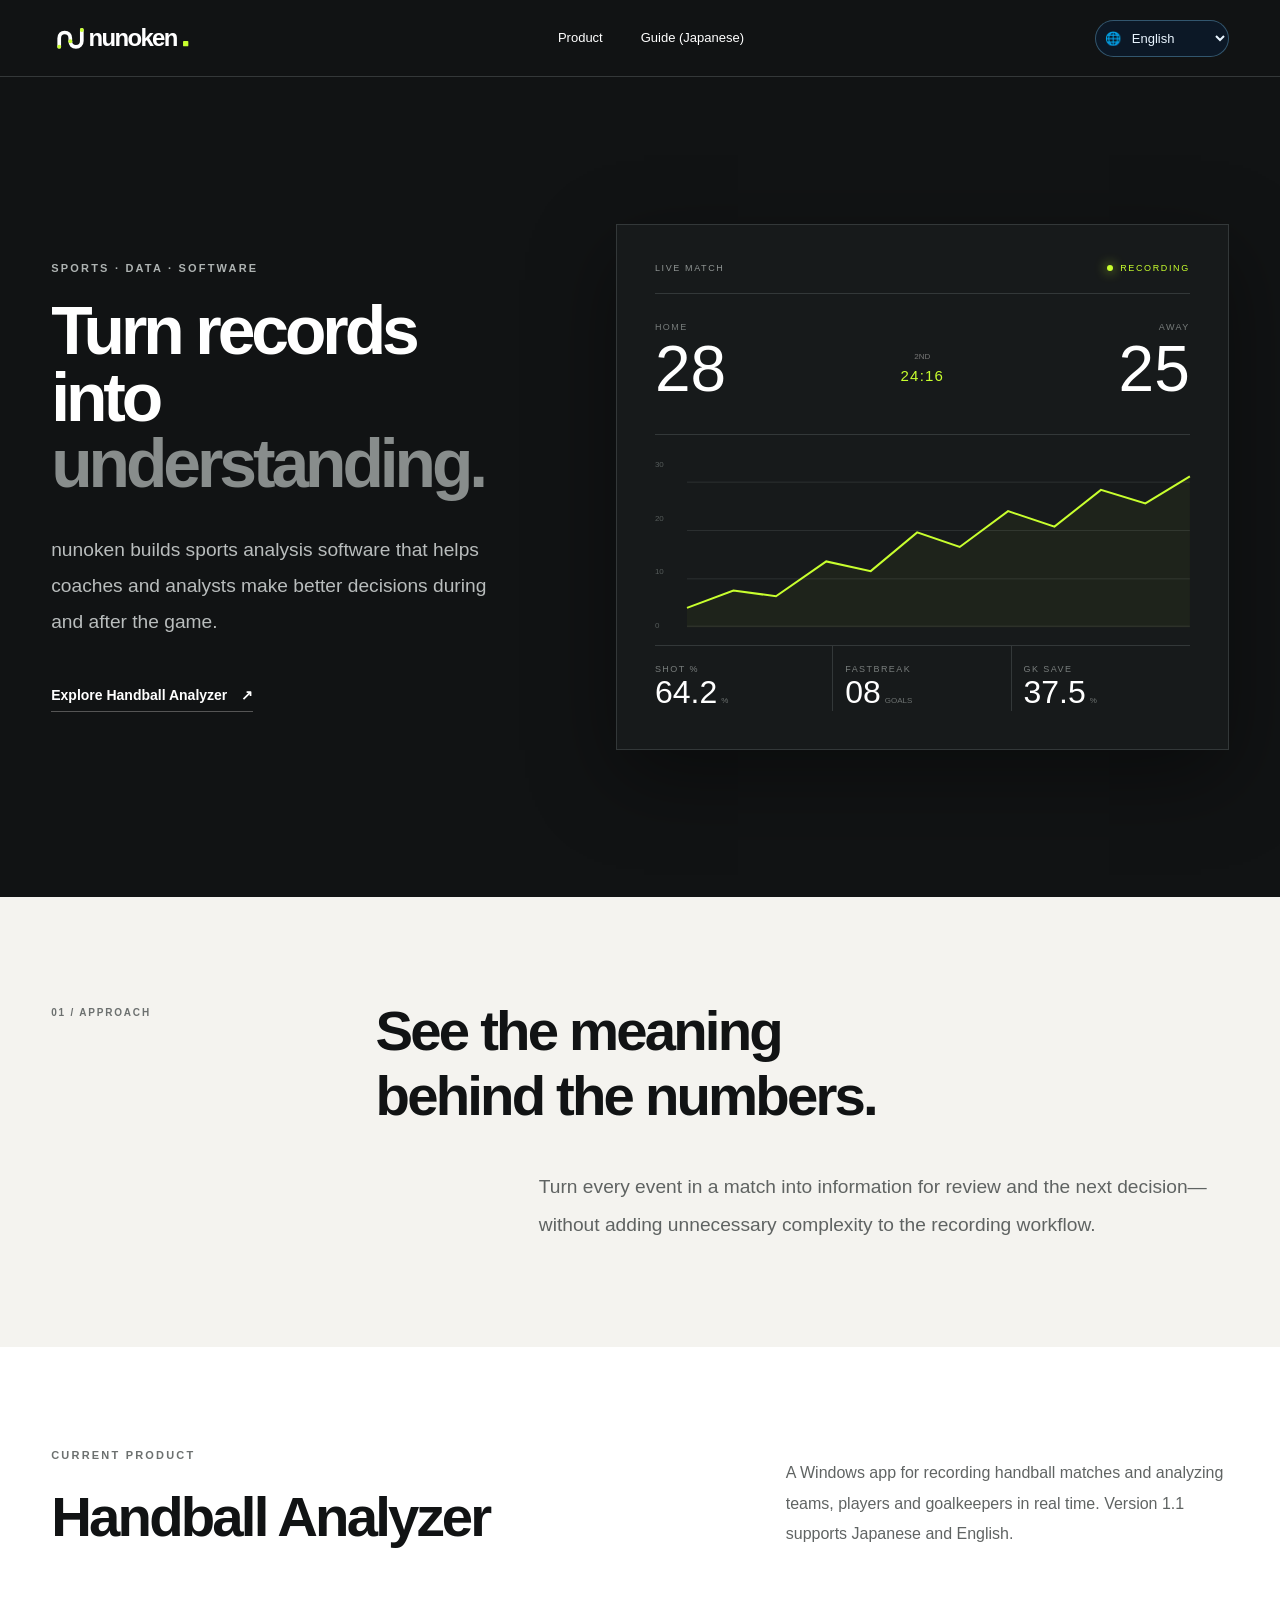
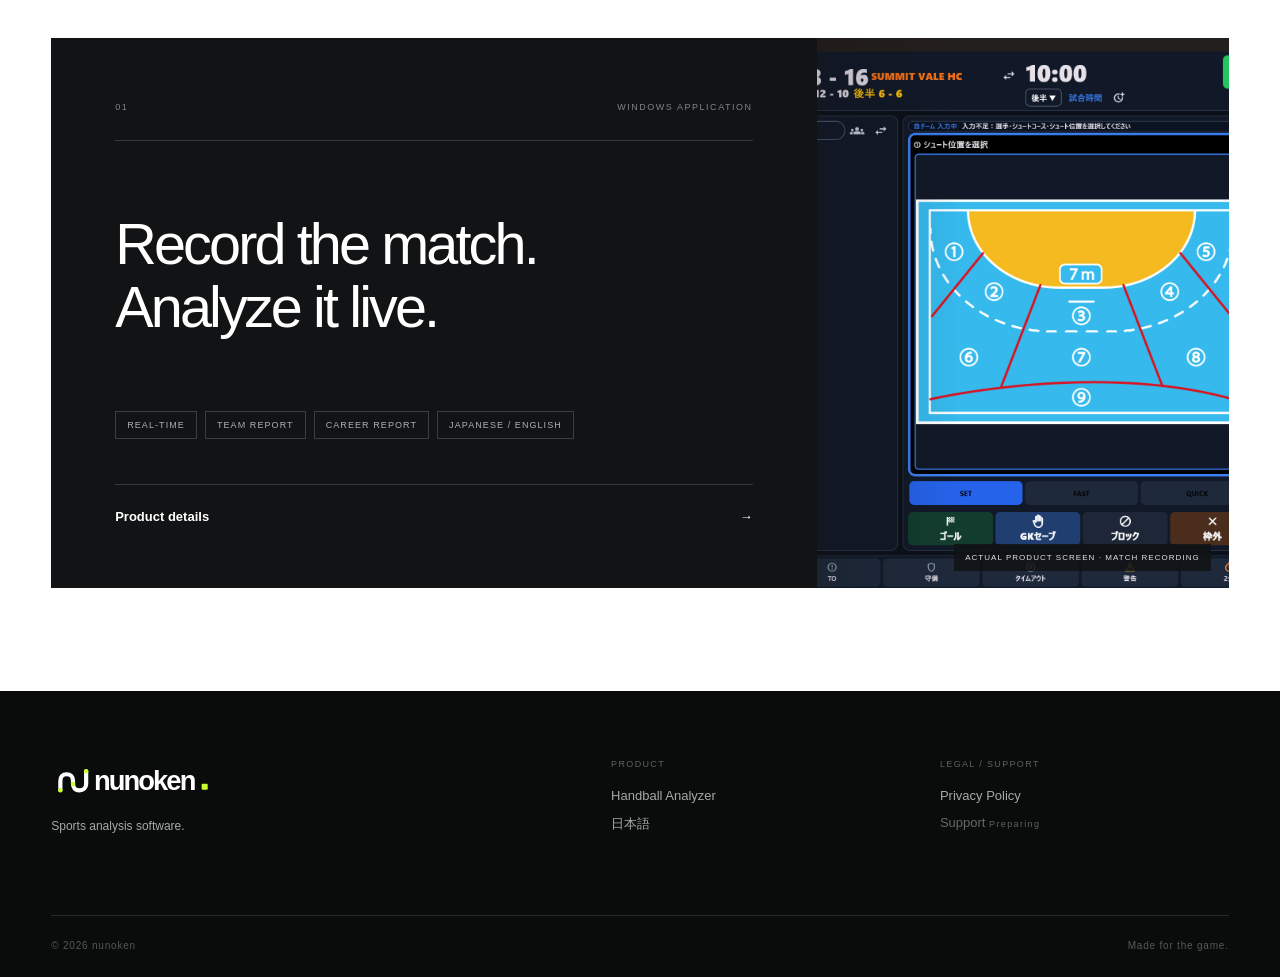
==== commit 43813e4a: "Add multilingual website selector" ====
--- a/en/index.html
+++ b/en/index.html
@@ -16,13 +16,15 @@
   <meta property="og:title" content="nunoken — Turn records into understanding.">
   <meta property="og:description" content="Sports analysis software built for decisions on the court.">
   <link rel="stylesheet" href="../assets/styles.css">
+  <script src="../assets/i18n.js" defer></script>
   <script src="../assets/site.js" defer></script>
 </head>
 <body>
   <a class="skip-link" href="#main">Skip to content</a>
   <header class="site-header"><div class="container header-inner">
     <a class="wordmark" href="./" aria-label="nunoken home"><img src="../brand/nunoken-logo-reverse.svg" alt="nunoken" width="560" height="140"></a>
-    <nav class="site-nav" aria-label="Main navigation"><a href="handball-analyzer/">Product</a><a href="../handball-analyzer/guide/">Guide (Japanese)</a><a class="language-switch" href="../" lang="ja" hreflang="ja">日本語</a></nav>
+    <nav class="site-nav" aria-label="Main navigation"><a href="handball-analyzer/">Product</a><a href="../handball-analyzer/guide/">Guide (Japanese)</a></nav>
+    <label class="language-picker"><span class="sr-only">Select language</span><select data-language-picker data-page="home" aria-label="Select language"><option value="ja">日本語</option><option value="en">English</option><option value="fr">Français</option><option value="de">Deutsch</option><option value="es">Español</option></select></label>
   </div></header>
   <main id="main">
     <section class="brand-hero section-dark" aria-labelledby="hero-title"><div class="container brand-hero-grid">
--- a/assets/styles.css
+++ b/assets/styles.css
@@ -256,6 +256,11 @@
 /* Handball Analyzer sales page */
 .sales-page { background:#f5f7f9; }
 .language-switch { padding:7px 11px; border:1px solid #7fd2ff55; border-radius:999px; color:#bfe4ff !important; }
+.language-picker { position:relative; flex:0 0 auto; }
+.language-picker::before { content:"🌐"; position:absolute; left:10px; top:50%; transform:translateY(-50%); font-size:13px; pointer-events:none; }
+.language-picker select { min-width:126px; padding:9px 30px 9px 32px; border:1px solid #7fd2ff55; border-radius:999px; color:#e9f5ff; background:#0c1826; font:inherit; font-size:13px; cursor:pointer; }
+.language-picker select:focus-visible { outline:2px solid var(--accent); outline-offset:3px; }
+.sr-only { position:absolute !important; width:1px; height:1px; padding:0; margin:-1px; overflow:hidden; clip:rect(0,0,0,0); white-space:nowrap; border:0; }
 .sales-hero { position:relative; overflow:hidden; padding:86px 0 72px; color:#fff; background:radial-gradient(circle at 78% 18%,#123f72 0,#071c35 34%,#041225 74%); }
 .sales-hero::after { content:""; position:absolute; inset:0; pointer-events:none; opacity:.18; background-image:linear-gradient(#fff1 1px,transparent 1px),linear-gradient(90deg,#fff1 1px,transparent 1px); background-size:42px 42px; mask-image:linear-gradient(to bottom,#000,transparent); }
 .sales-hero-grid { position:relative; z-index:1; display:grid; grid-template-columns:minmax(0,.88fr) minmax(460px,1.12fr); align-items:center; gap:64px; }
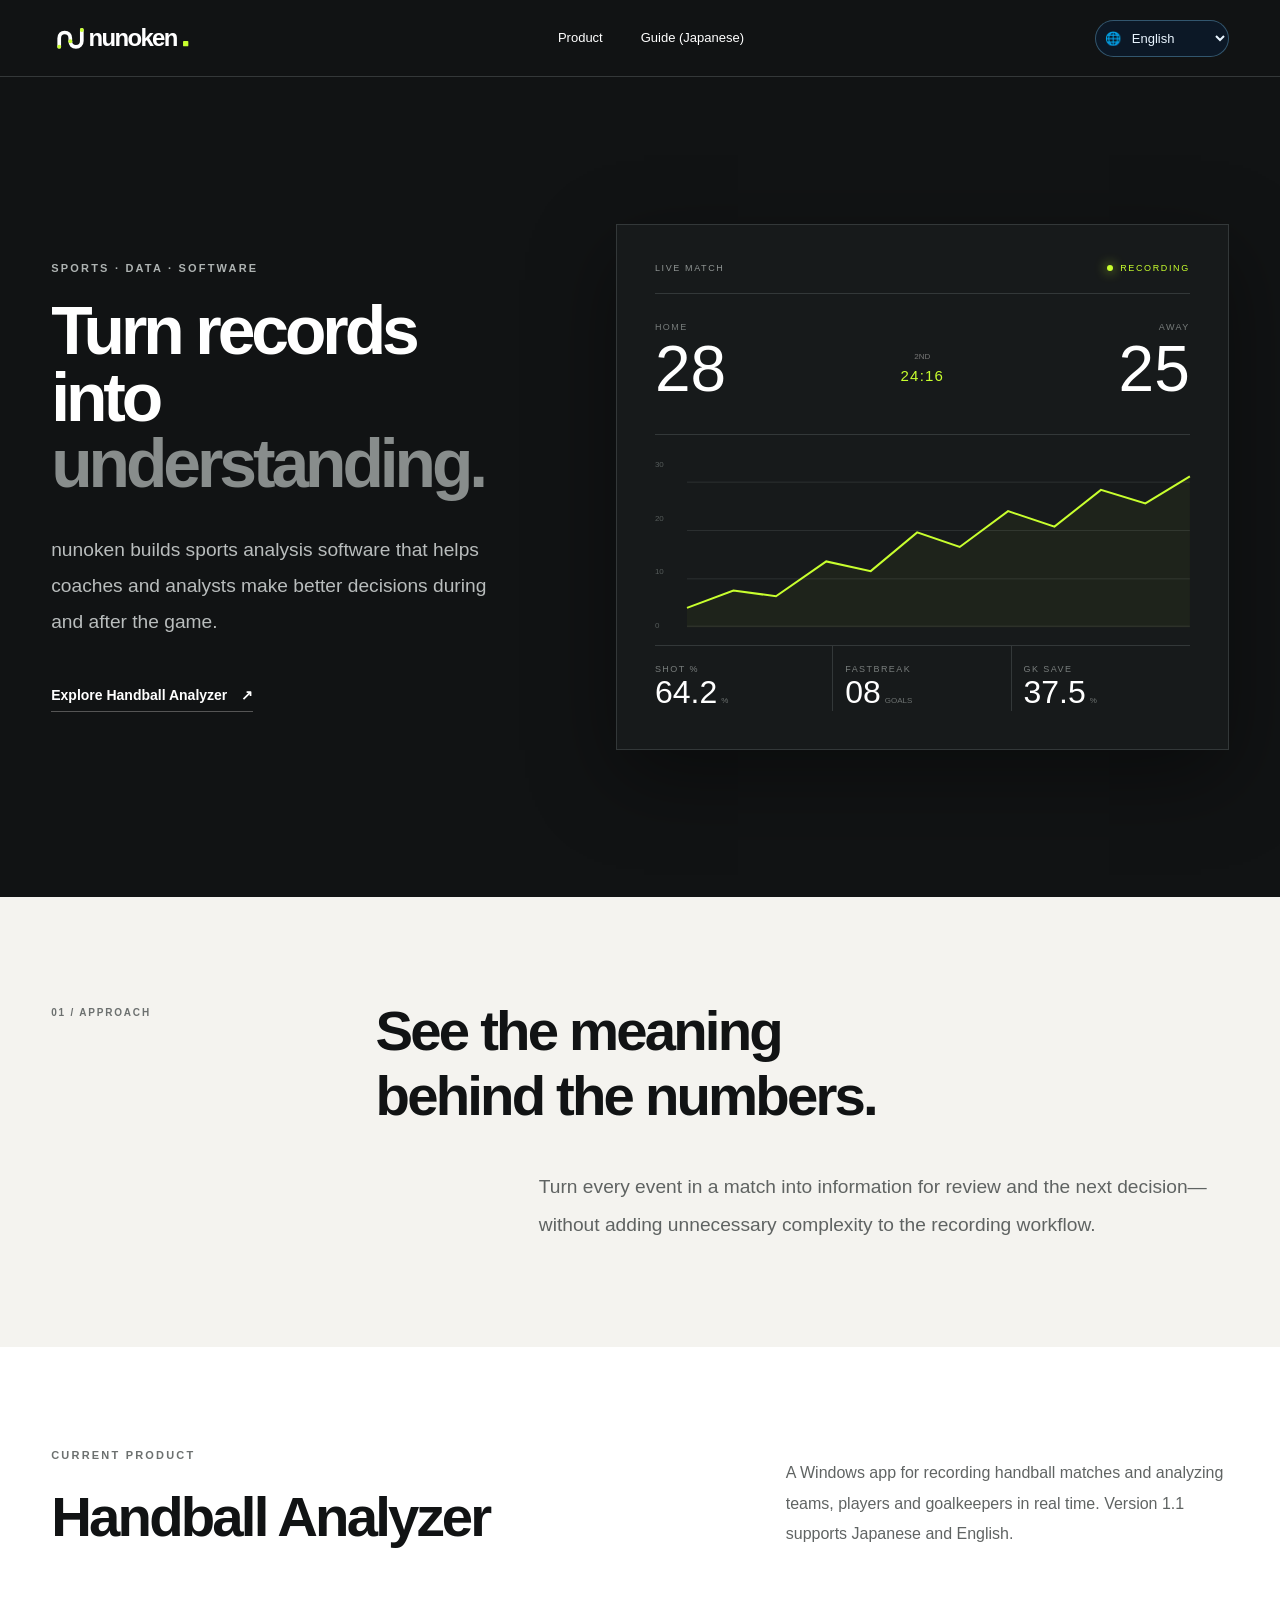
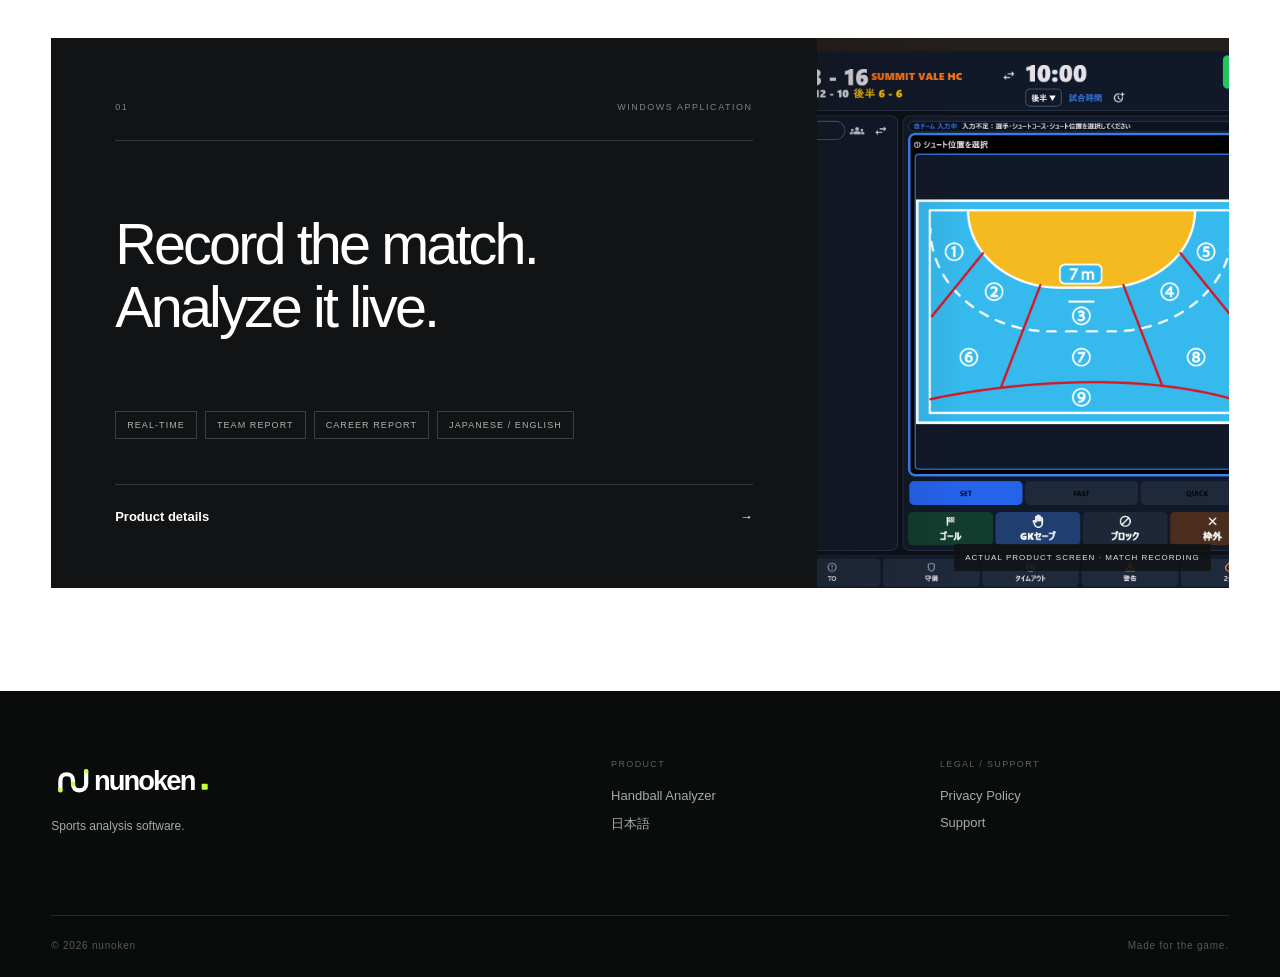
==== commit a7f382ff: "Add bilingual Handball Analyzer support pages" ====
--- a/en/index.html
+++ b/en/index.html
@@ -16,8 +16,8 @@
   <meta property="og:title" content="nunoken — Turn records into understanding.">
   <meta property="og:description" content="Sports analysis software built for decisions on the court.">
   <link rel="stylesheet" href="../assets/styles.css">
-  <script src="../assets/i18n.js" defer></script>
-  <script src="../assets/site.js" defer></script>
+  <script src="../assets/i18n.js?v=20261110" defer></script>
+  <script src="../assets/site.js?v=20261110" defer></script>
 </head>
 <body>
   <a class="skip-link" href="#main">Skip to content</a>
@@ -34,6 +34,6 @@
     <section class="brand-statement section-pad" aria-labelledby="statement-title"><div class="container statement-grid"><p class="section-index">01 / APPROACH</p><div><h2 id="statement-title">See the meaning<br>behind the numbers.</h2><p>Turn every event in a match into information for review and the next decision—without adding unnecessary complexity to the recording workflow.</p></div></div></section>
     <section class="product-showcase section-pad" aria-labelledby="product-title"><div class="container"><div class="section-heading"><div><p class="eyebrow eyebrow-dark">CURRENT PRODUCT</p><h2 id="product-title">Handball Analyzer</h2></div><p>A Windows app for recording handball matches and analyzing teams, players and goalkeepers in real time. Version 1.1 supports Japanese and English.</p></div><a class="product-card" href="handball-analyzer/" aria-label="Open the Handball Analyzer product page"><div class="product-card-copy"><div class="product-meta"><span>01</span><span>WINDOWS APPLICATION</span></div><h3>Record the match.<br>Analyze it live.</h3><ul class="feature-ticker" aria-label="Key features"><li>REAL-TIME</li><li>TEAM REPORT</li><li>CAREER REPORT</li><li>JAPANESE / ENGLISH</li></ul><span class="card-link">Product details <span aria-hidden="true">→</span></span></div><div class="product-card-preview"><img src="../assets/screenshots/01_match_recording_game7.png" alt="Handball Analyzer match recording screen" width="2190" height="1389" loading="lazy" decoding="async"><span>ACTUAL PRODUCT SCREEN · MATCH RECORDING</span></div></a></div></section>
   </main>
-  <footer class="site-footer"><div class="container footer-main"><div><a class="wordmark footer-mark" href="./" aria-label="nunoken home"><img src="../brand/nunoken-logo-reverse.svg" alt="nunoken" width="560" height="140"></a><p>Sports analysis software.</p></div><div class="footer-product"><small>PRODUCT</small><a href="handball-analyzer/">Handball Analyzer</a><a href="../" lang="ja" hreflang="ja">日本語</a></div><div class="footer-future"><small>LEGAL / SUPPORT</small><a href="../privacy/">Privacy Policy</a><span>Support <small>Preparing</small></span></div></div><div class="container footer-bottom"><span>© <span data-year>2026</span> nunoken</span><span>Made for the game.</span></div></footer>
+  <footer class="site-footer"><div class="container footer-main"><div><a class="wordmark footer-mark" href="./" aria-label="nunoken home"><img src="../brand/nunoken-logo-reverse.svg" alt="nunoken" width="560" height="140"></a><p>Sports analysis software.</p></div><div class="footer-product"><small>PRODUCT</small><a href="handball-analyzer/">Handball Analyzer</a><a href="../" lang="ja" hreflang="ja">日本語</a></div><div class="footer-future"><small>LEGAL / SUPPORT</small><a href="../privacy/">Privacy Policy</a><a href="/en/handball-analyzer/support/" data-localized-link>Support</a></div></div><div class="container footer-bottom"><span>© <span data-year>2026</span> nunoken</span><span>Made for the game.</span></div></footer>
 </body>
 </html>
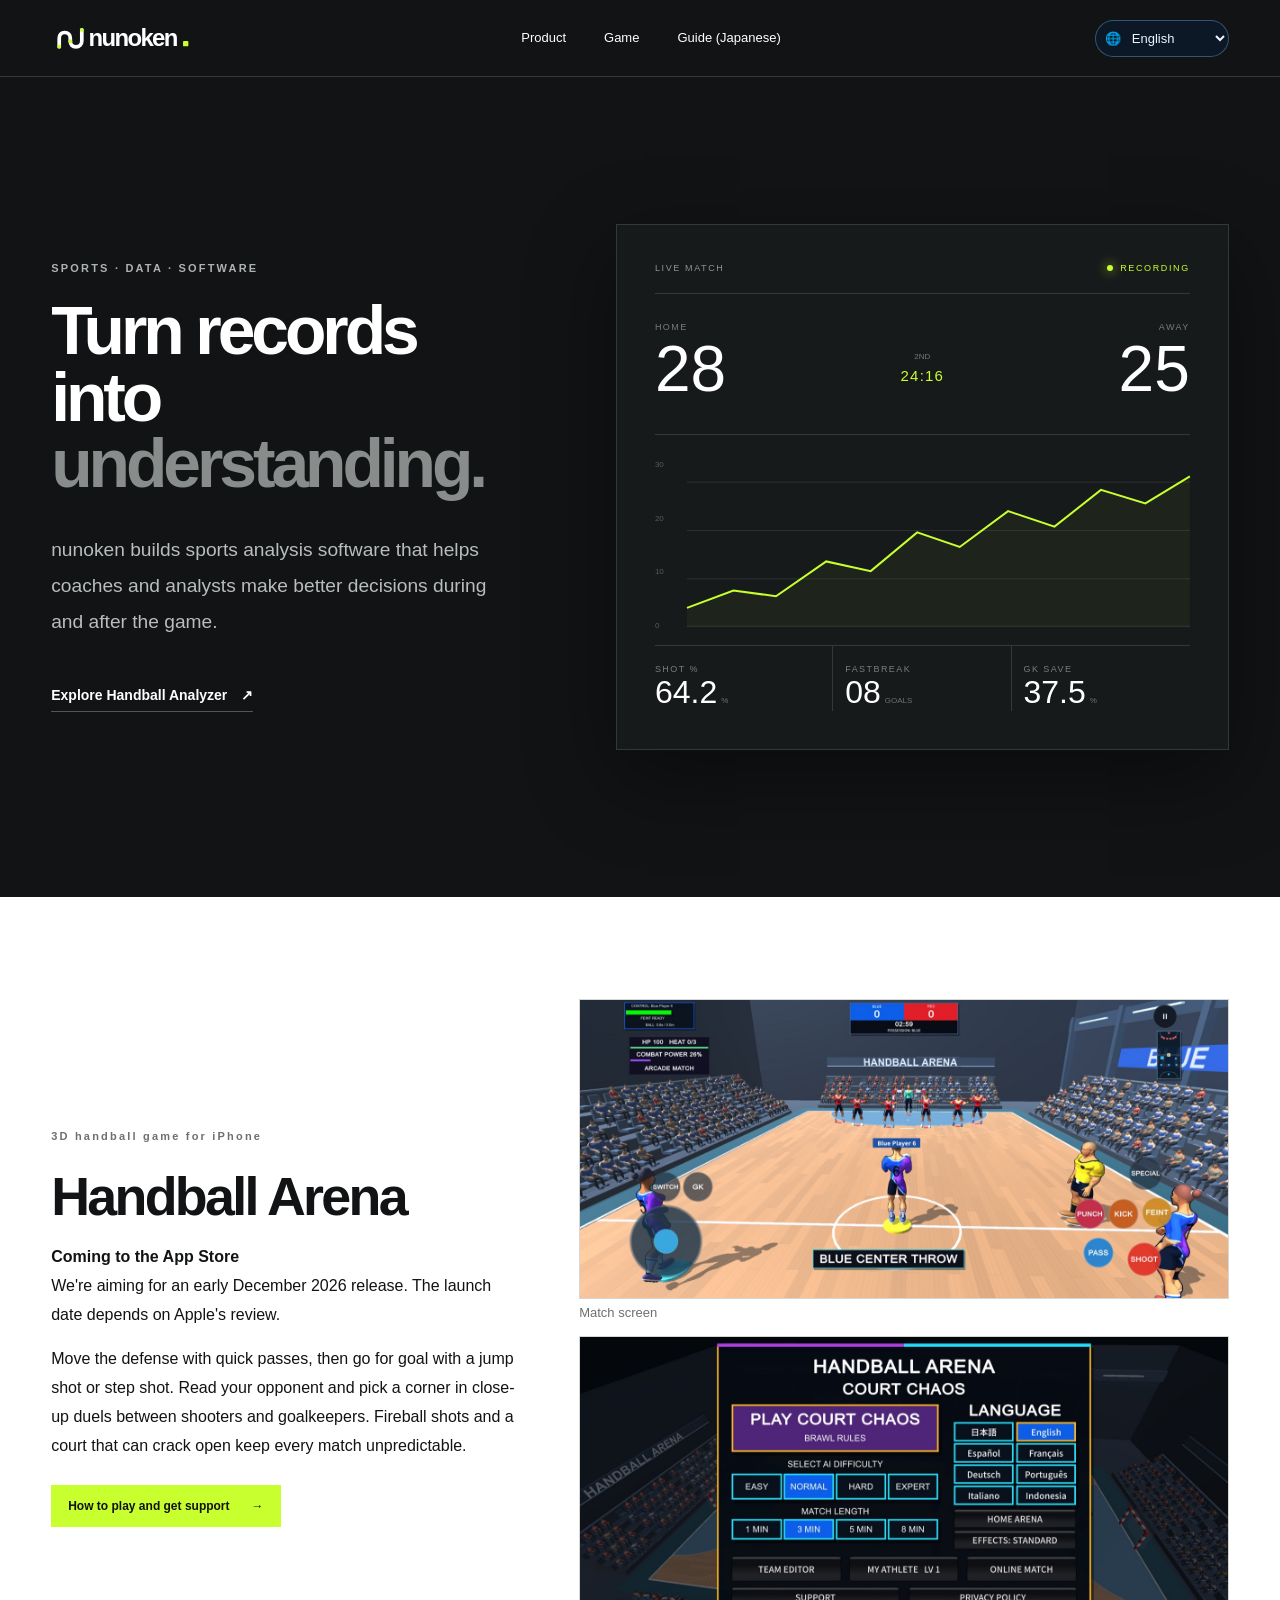
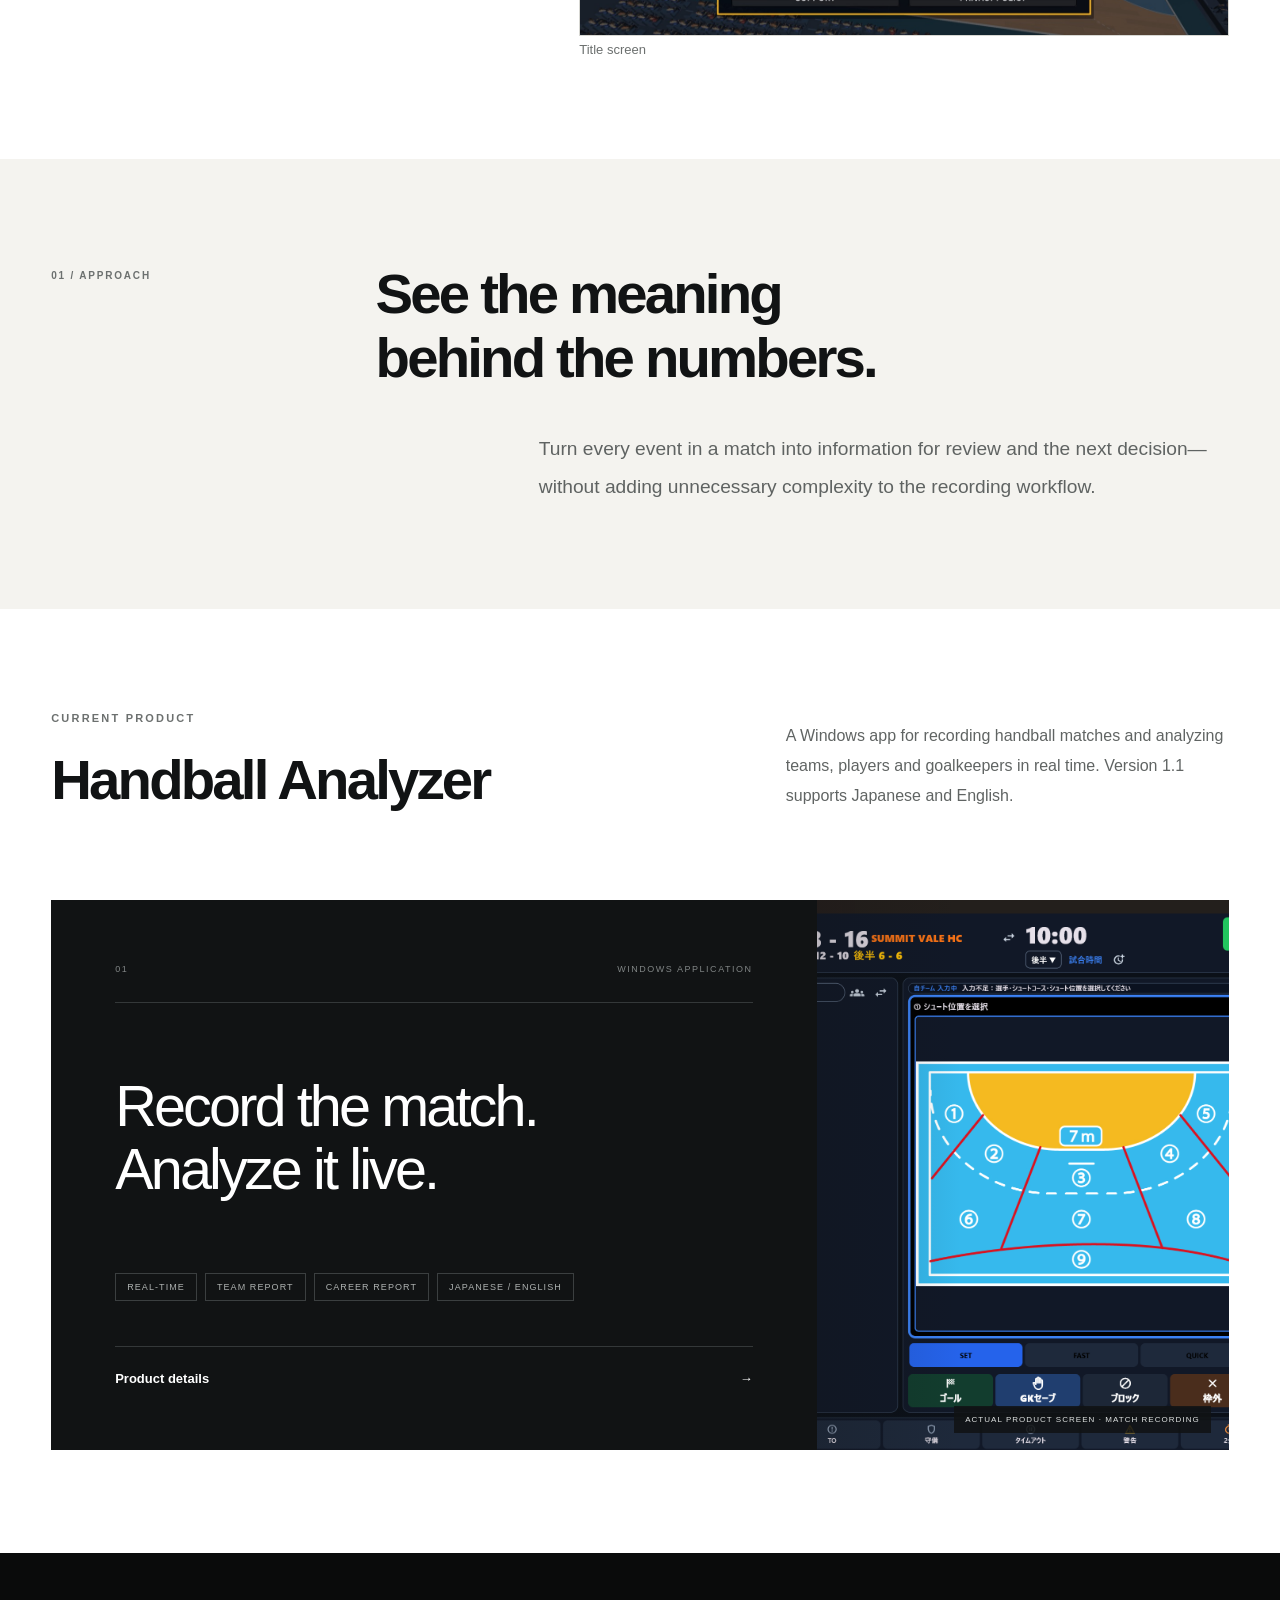
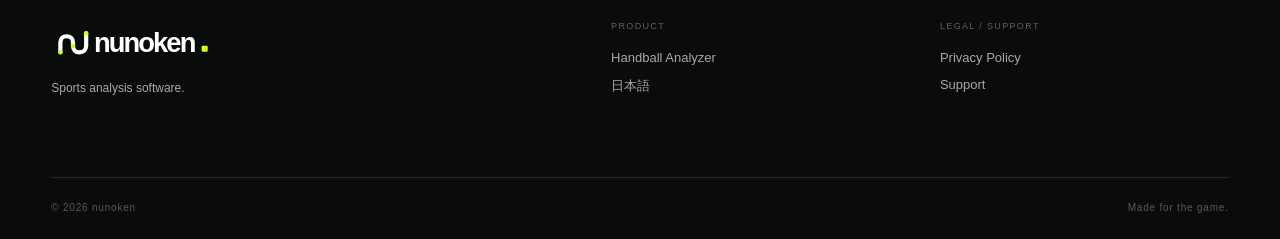
==== commit bf50109b: "Announce Handball Arena for iPhone" ====
--- a/en/index.html
+++ b/en/index.html
@@ -4,7 +4,7 @@
   <meta charset="utf-8">
   <meta name="viewport" content="width=device-width, initial-scale=1">
   <title>nunoken — Turn records into understanding.</title>
-  <meta name="description" content="nunoken develops sports analysis software, including Handball Analyzer for Windows.">
+  <meta name="description" content="nunoken develops Handball Analyzer for match recording and analysis, and Handball Arena, a 3D handball game for iPhone.">
   <meta name="theme-color" content="#111314">
   <link rel="canonical" href="https://nunoken.com/en/">
   <link rel="alternate" hreflang="ja" href="https://nunoken.com/">
@@ -14,7 +14,7 @@
   <meta property="og:locale" content="en_US">
   <meta property="og:site_name" content="nunoken">
   <meta property="og:title" content="nunoken — Turn records into understanding.">
-  <meta property="og:description" content="Sports analysis software built for decisions on the court.">
+  <meta property="og:description" content="The official site for Handball Analyzer and Handball Arena, a 3D handball game for iPhone.">
   <link rel="stylesheet" href="../assets/styles.css">
   <script src="../assets/i18n.js?v=20261110" defer></script>
   <script src="../assets/site.js?v=20261110" defer></script>
@@ -23,7 +23,7 @@
   <a class="skip-link" href="#main">Skip to content</a>
   <header class="site-header"><div class="container header-inner">
     <a class="wordmark" href="./" aria-label="nunoken home"><img src="../brand/nunoken-logo-reverse.svg" alt="nunoken" width="560" height="140"></a>
-    <nav class="site-nav" aria-label="Main navigation"><a href="handball-analyzer/">Product</a><a href="../handball-analyzer/guide/">Guide (Japanese)</a></nav>
+    <nav class="site-nav" aria-label="Main navigation"><a href="handball-analyzer/">Product</a><a href="#handball-arena">Game</a><a href="../handball-analyzer/guide/">Guide (Japanese)</a></nav>
     <label class="language-picker"><span class="sr-only">Select language</span><select data-language-picker data-page="home" aria-label="Select language"><option value="ja">日本語</option><option value="en">English</option><option value="fr">Français</option><option value="de">Deutsch</option><option value="es">Español</option></select></label>
   </div></header>
   <main id="main">
@@ -31,6 +31,30 @@
       <div class="hero-copy reveal"><p class="eyebrow">SPORTS · DATA · SOFTWARE</p><h1 id="hero-title">Turn records into<br><span>understanding.</span></h1><p class="hero-lead">nunoken builds sports analysis software that helps coaches and analysts make better decisions during and after the game.</p><a class="text-link" href="handball-analyzer/">Explore Handball Analyzer <span aria-hidden="true">↗</span></a></div>
       <div class="data-visual reveal" aria-label="Handball match analysis dashboard illustration"><div class="visual-topline"><span>LIVE MATCH</span><span class="live-dot">RECORDING</span></div><div class="scoreboard"><div><small>HOME</small><strong>28</strong></div><div class="match-time"><span>2ND</span><strong>24:16</strong></div><div><small>AWAY</small><strong>25</strong></div></div><div class="chart-area" aria-hidden="true"><div class="chart-labels"><span>30</span><span>20</span><span>10</span><span>0</span></div><svg viewBox="0 0 520 170" role="presentation" focusable="false"><path class="grid-line" d="M0 20H520M0 70H520M0 120H520M0 169H520"/><path class="area-path" d="M0 150 L48 132 L92 138 L144 102 L190 112 L238 72 L282 87 L332 50 L380 66 L428 28 L474 42 L520 14 L520 170 L0 170 Z"/><path class="line-path" d="M0 150 L48 132 L92 138 L144 102 L190 112 L238 72 L282 87 L332 50 L380 66 L428 28 L474 42 L520 14"/></svg></div><div class="metric-row"><div><small>SHOT %</small><strong>64.2</strong><span>%</span></div><div><small>FASTBREAK</small><strong>08</strong><span>GOALS</span></div><div><small>GK SAVE</small><strong>37.5</strong><span>%</span></div></div></div>
     </div></section>
+    <section class="arena-release section-pad product-showcase" id="handball-arena" aria-labelledby="arena-title">
+      <div class="container arena-release-grid">
+        <div class="arena-release-copy">
+          <p class="eyebrow eyebrow-dark">3D handball game for iPhone</p>
+          <h2 id="arena-title">Handball Arena</h2>
+          <p><strong>Coming to the App Store</strong><br>We're aiming for an early December 2026 release. The launch date depends on Apple's review.</p>
+          <p>Move the defense with quick passes, then go for goal with a jump shot or step shot. Read your opponent and pick a corner in close-up duels between shooters and goalkeepers. Fireball shots and a court that can crack open keep every match unpredictable.</p>
+          <div class="arena-release-links">
+            <a class="hero-guide-link" href="../handball-arena/support/#english">How to play and get support <span aria-hidden="true">→</span></a>
+          </div>
+        </div>
+        <div class="arena-release-screens">
+          <figure>
+            <img src="../handball-arena/match-en.jpg" alt="The blue team starts at the center circle as the red team lines up in front of goal" width="1440" height="662" loading="lazy" decoding="async">
+            <figcaption>Match screen</figcaption>
+          </figure>
+          <figure>
+            <img src="../handball-arena/menu-en.jpg" alt="The Handball Arena menu for starting a match or customizing a team" width="1440" height="662" loading="lazy" decoding="async">
+            <figcaption>Title screen</figcaption>
+          </figure>
+        </div>
+      </div>
+    </section>
+
     <section class="brand-statement section-pad" aria-labelledby="statement-title"><div class="container statement-grid"><p class="section-index">01 / APPROACH</p><div><h2 id="statement-title">See the meaning<br>behind the numbers.</h2><p>Turn every event in a match into information for review and the next decision—without adding unnecessary complexity to the recording workflow.</p></div></div></section>
     <section class="product-showcase section-pad" aria-labelledby="product-title"><div class="container"><div class="section-heading"><div><p class="eyebrow eyebrow-dark">CURRENT PRODUCT</p><h2 id="product-title">Handball Analyzer</h2></div><p>A Windows app for recording handball matches and analyzing teams, players and goalkeepers in real time. Version 1.1 supports Japanese and English.</p></div><a class="product-card" href="handball-analyzer/" aria-label="Open the Handball Analyzer product page"><div class="product-card-copy"><div class="product-meta"><span>01</span><span>WINDOWS APPLICATION</span></div><h3>Record the match.<br>Analyze it live.</h3><ul class="feature-ticker" aria-label="Key features"><li>REAL-TIME</li><li>TEAM REPORT</li><li>CAREER REPORT</li><li>JAPANESE / ENGLISH</li></ul><span class="card-link">Product details <span aria-hidden="true">→</span></span></div><div class="product-card-preview"><img src="../assets/screenshots/01_match_recording_game7.png" alt="Handball Analyzer match recording screen" width="2190" height="1389" loading="lazy" decoding="async"><span>ACTUAL PRODUCT SCREEN · MATCH RECORDING</span></div></a></div></section>
   </main>
--- a/assets/styles.css
+++ b/assets/styles.css
@@ -69,6 +69,16 @@
 .product-showcase { background: var(--white); }
 .section-heading { display: grid; grid-template-columns: 1.5fr 1fr; gap: 70px; align-items: end; margin-bottom: clamp(48px, 7vw, 88px); }
 .section-heading > p { margin: 0; color: #606463; line-height: 1.9; }
+.arena-release-grid { display: grid; grid-template-columns: minmax(0, 1fr) minmax(0, 1.4fr); align-items: center; gap: clamp(24px, 5vw, 72px); }
+.arena-release h2 { margin: 0; font-size: clamp(34px, 4.2vw, 58px); font-weight: 560; line-height: 1.14; letter-spacing: -.05em; }
+.arena-release-copy > p:not(.eyebrow) { margin-block: 16px 0; line-height: 1.8; }
+.arena-release-screens { display: grid; gap: 16px; }
+.arena-release-screens figure { margin: 0; min-width: 0; }
+.arena-release-screens img { display: block; width: 100%; height: auto; border: 1px solid var(--line); }
+.arena-release-screens figcaption { margin-top: 6px; color: var(--muted); font-size: 13px; }
+.arena-release-links { display: flex; flex-wrap: wrap; align-items: center; gap: 14px 20px; margin-top: 24px; }
+.arena-release-links .hero-guide-link { margin-top: 0; }
+.arena-release-links .hero-guide-link:hover { color: var(--ink); border-color: var(--ink); }
 .product-card { display: grid; grid-template-columns: 1.3fr .7fr; color: var(--white); background: var(--ink); text-decoration: none; transition: transform .25s ease, box-shadow .25s ease; }
 .product-card:hover { transform: translateY(-4px); box-shadow: 0 22px 50px #1112; }
 .product-card-copy { padding: clamp(30px, 5vw, 68px); }
@@ -214,7 +224,7 @@
 @media (max-width: 760px) {
   :root { --pad: 20px; }
   .header-inner { min-height: 66px; }.wordmark img { width: 138px; }.site-nav { gap:16px; overflow-x:auto; }.site-nav .nav-future { display:none; }
-  .brand-hero { min-height:auto; }.brand-hero-grid, .product-hero-grid, .section-heading, .statement-grid, .data-grid { grid-template-columns:1fr; }
+  .brand-hero { min-height:auto; }.brand-hero-grid, .product-hero-grid, .section-heading, .statement-grid, .data-grid, .arena-release-grid { grid-template-columns:1fr; }
   .brand-hero-grid { gap:64px; }.product-hero-grid { gap:42px; }.hero-copy h1 { font-size:clamp(38px,10.5vw,52px); }.product-hero .hero-copy h1 { font-size:clamp(40px,11vw,54px); }.hero-lead { margin-block:24px 28px; font-size:15px; line-height:1.75; }
   .data-visual { margin-inline:-8px; }.metric-row strong { font-size:22px; }
   .statement-grid { gap:36px; }.statement-grid div > p { margin-top:28px; }.section-heading { gap:28px; }
@@ -384,3 +394,39 @@
   .sales-flow li::after { display:none !important; }
   .cta-row .button,.cta-row .text-cta { width:100%; }
 }
+
+/* Apple release information on the product pages. */
+.product-identity { display:flex; align-items:center; gap:12px; }
+.product-identity img { border-radius:12px; flex:none; }
+.button-apple { background:#53c7f5; color:#071629; border:1px solid #53c7f5; }
+.button-apple:hover { background:#89dcfc; }
+.platform-section { background:#071629; color:#edf6ff; }
+.platform-section .section-index { color:#ffad58; }
+.apple-device-grid { display:grid; grid-template-columns:minmax(0,1.5fr) minmax(0,1fr); gap:32px; align-items:start; margin-top:32px; }
+.apple-device-grid figure { margin:0; padding:20px; border:1px solid #27445f; border-radius:18px; background:#0c1d30; min-width:0; }
+.apple-device-grid img { display:block; width:100%; height:auto; border-radius:8px; }
+.apple-device-grid figure:nth-child(2) img { max-height:450px; object-fit:contain; }
+.apple-device-grid figcaption { margin:16px 0; color:#cce9f8; }
+.platform-note { color:#b5c8d7; font-size:14px; line-height:1.8; margin-top:24px; }
+.platform-section a { color:#75d5fb; }
+.purchase-conditions { padding:28px 0; background:#eef4f8; color:#172c40; line-height:1.9; }
+.cta-row { flex-wrap:wrap; }
+.cta-row .button { white-space:normal; text-align:center; }
+@media(max-width:700px) {
+ .apple-device-grid { grid-template-columns:minmax(0,1fr); gap:20px; }
+ .product-kicker { flex-wrap:wrap; gap:16px; }
+ .cta-row .button { width:100%; }
+ .apple-device-grid figure { padding:14px; }
+}
+
+html[lang="ja"] .sales-hero h1 { font-size:clamp(28px,3.2vw,46px); line-height:1.35; }
+html[lang="ja"] .sales-hero h1 span { display:inline-block; }
+.product-kicker > span:last-child { color:#b7d1e4; }
+.plan-actions .button { margin:8px 8px 0 0; white-space:normal; text-align:center; }
+
+@media(max-width:700px) {
+ .comparison-table { min-width:0; width:100%; table-layout:fixed; font-size:13px; }
+ .comparison-table th, .comparison-table td { padding:14px 8px; overflow-wrap:anywhere; }
+ .comparison-table th:first-child { width:38%; }
+ .comparison-table th:not(:first-child) { width:31%; }
+}
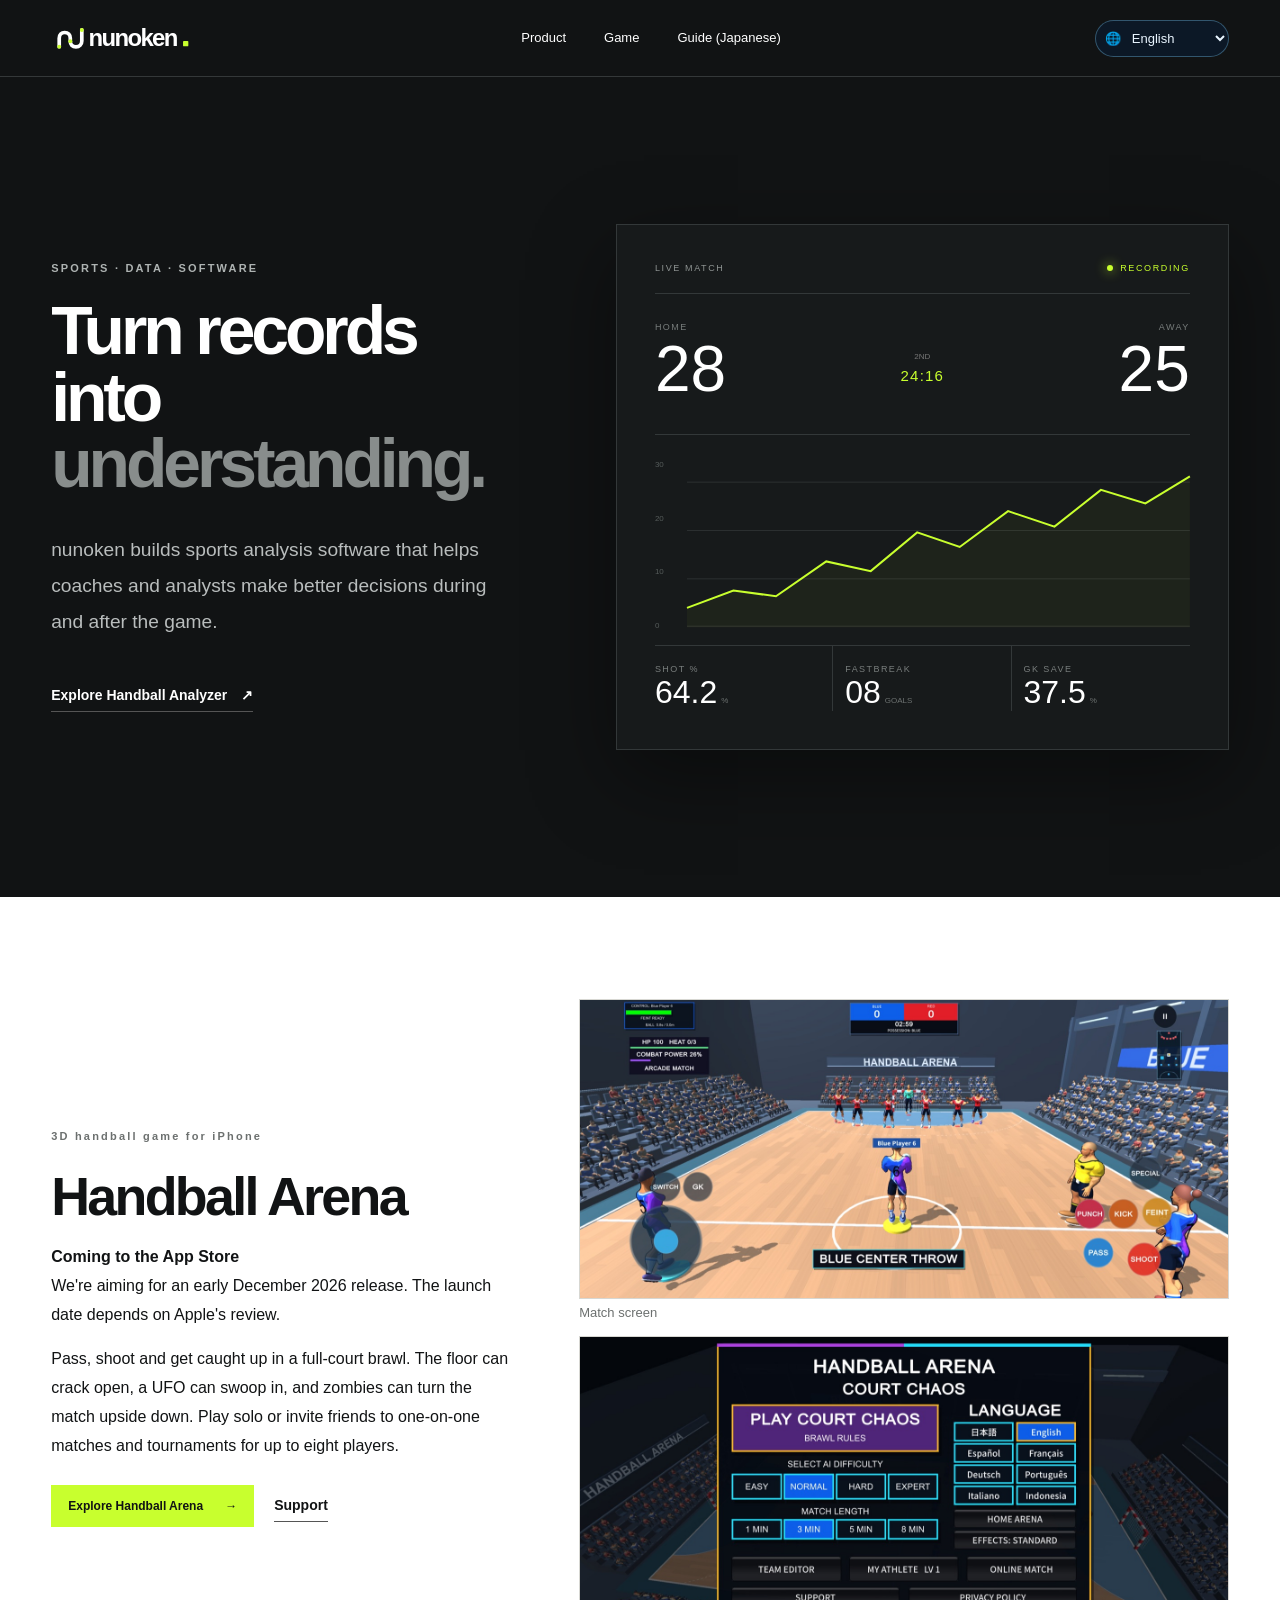
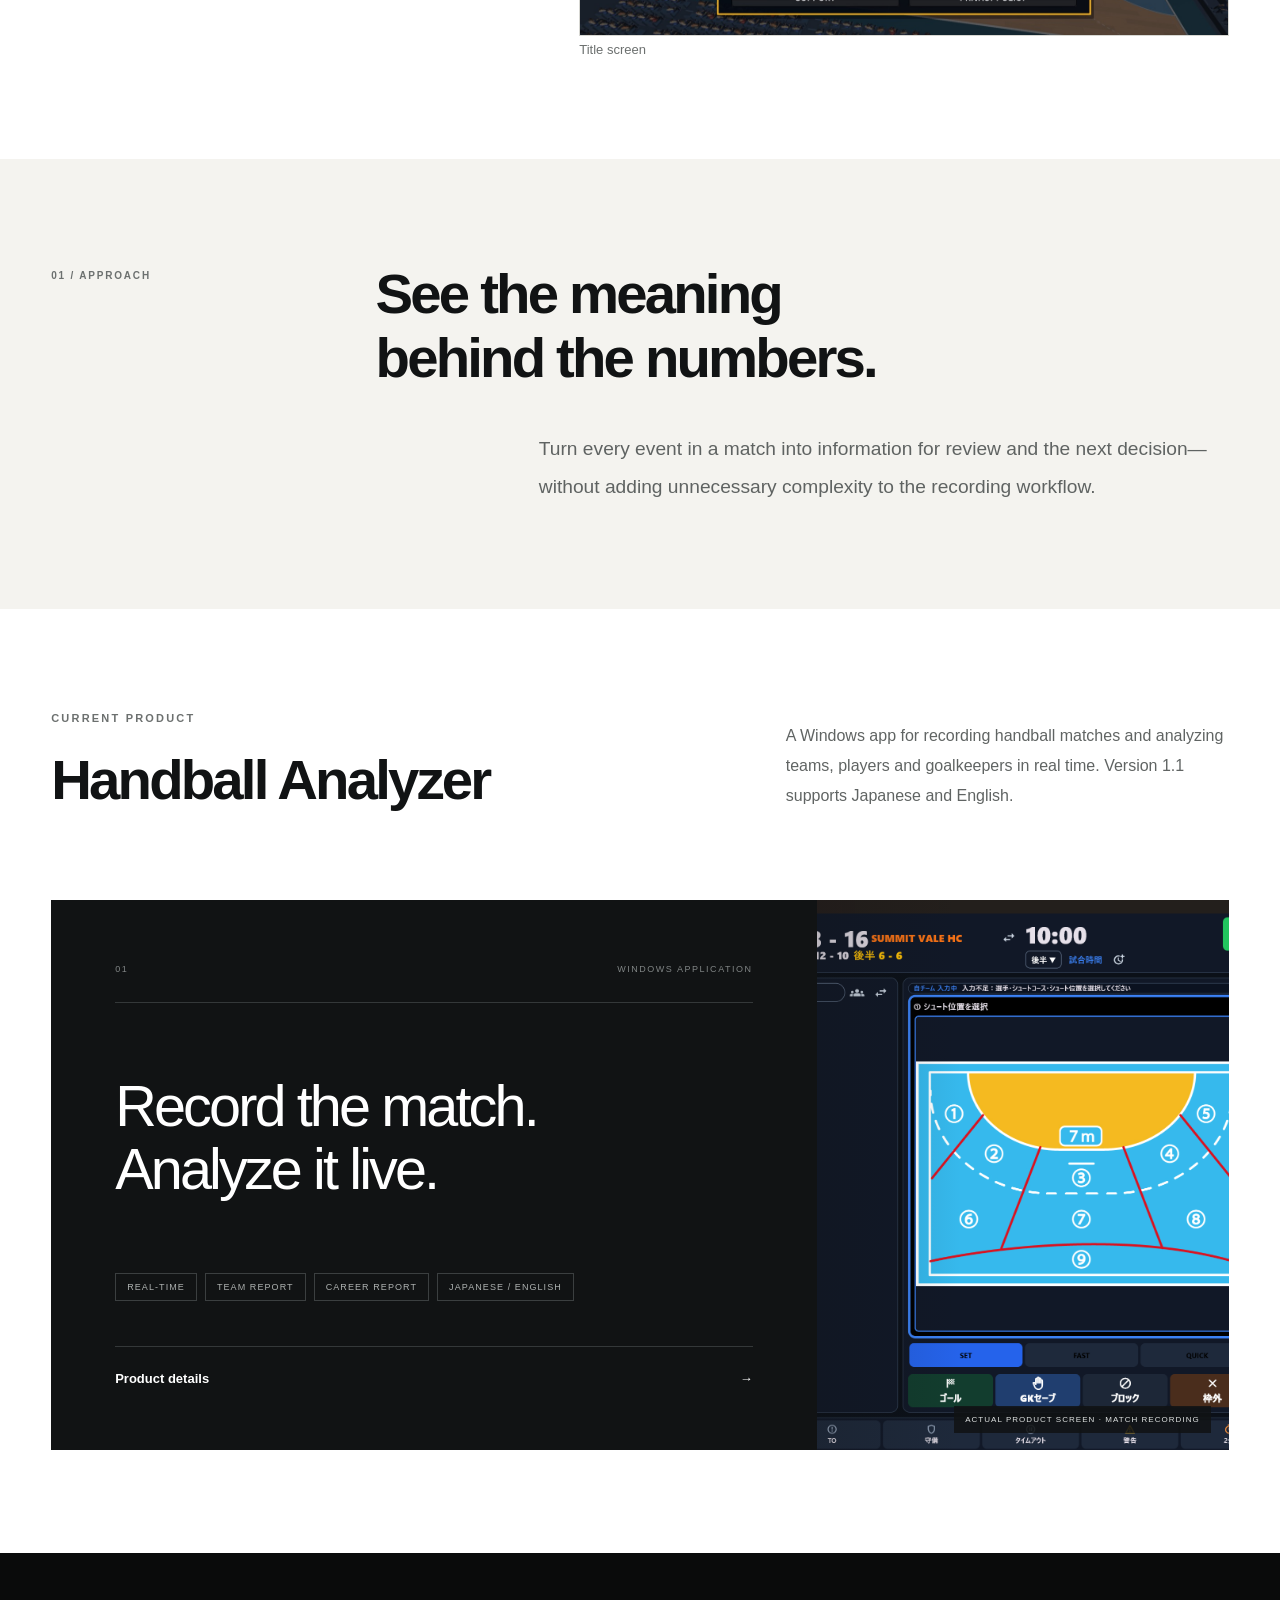
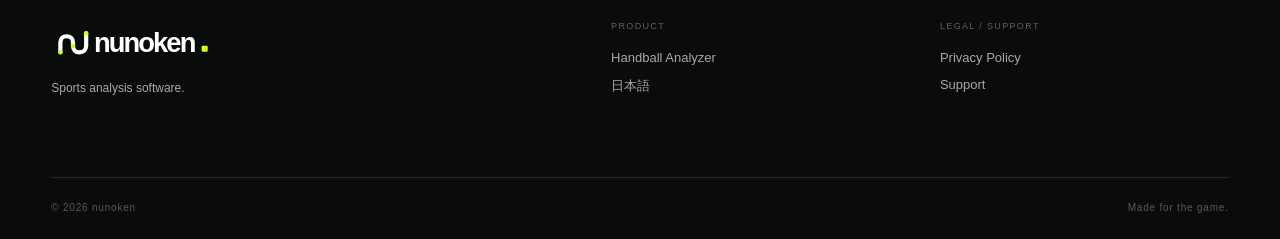
==== commit d9c74f67: "Add bilingual Handball Arena product pages" ====
--- a/en/index.html
+++ b/en/index.html
@@ -23,7 +23,7 @@
   <a class="skip-link" href="#main">Skip to content</a>
   <header class="site-header"><div class="container header-inner">
     <a class="wordmark" href="./" aria-label="nunoken home"><img src="../brand/nunoken-logo-reverse.svg" alt="nunoken" width="560" height="140"></a>
-    <nav class="site-nav" aria-label="Main navigation"><a href="handball-analyzer/">Product</a><a href="#handball-arena">Game</a><a href="../handball-analyzer/guide/">Guide (Japanese)</a></nav>
+    <nav class="site-nav" aria-label="Main navigation"><a href="handball-analyzer/">Product</a><a href="handball-arena/">Game</a><a href="../handball-analyzer/guide/">Guide (Japanese)</a></nav>
     <label class="language-picker"><span class="sr-only">Select language</span><select data-language-picker data-page="home" aria-label="Select language"><option value="ja">日本語</option><option value="en">English</option><option value="fr">Français</option><option value="de">Deutsch</option><option value="es">Español</option></select></label>
   </div></header>
   <main id="main">
@@ -37,9 +37,10 @@
           <p class="eyebrow eyebrow-dark">3D handball game for iPhone</p>
           <h2 id="arena-title">Handball Arena</h2>
           <p><strong>Coming to the App Store</strong><br>We're aiming for an early December 2026 release. The launch date depends on Apple's review.</p>
-          <p>Move the defense with quick passes, then go for goal with a jump shot or step shot. Read your opponent and pick a corner in close-up duels between shooters and goalkeepers. Fireball shots and a court that can crack open keep every match unpredictable.</p>
+          <p>Pass, shoot and get caught up in a full-court brawl. The floor can crack open, a UFO can swoop in, and zombies can turn the match upside down. Play solo or invite friends to one-on-one matches and tournaments for up to eight players.</p>
           <div class="arena-release-links">
-            <a class="hero-guide-link" href="../handball-arena/support/#english">How to play and get support <span aria-hidden="true">→</span></a>
+            <a class="hero-guide-link" href="handball-arena/">Explore Handball Arena <span aria-hidden="true">→</span></a>
+            <a class="text-link" href="../handball-arena/support/#english">Support</a>
           </div>
         </div>
         <div class="arena-release-screens">
